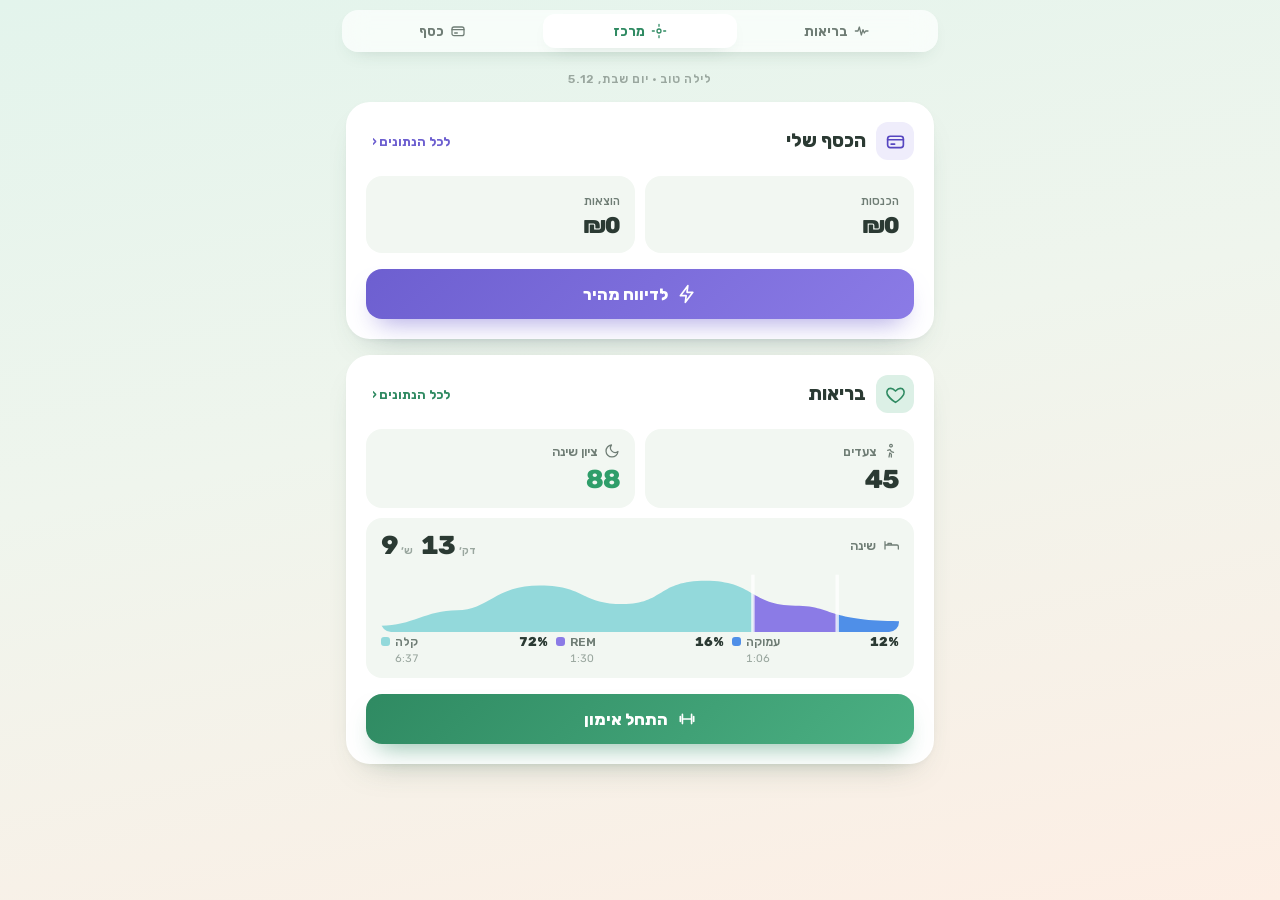
==== index.html @ d2a41a7a "Strength training: program, workout mode, and overload analysis Adds a full strength-training loop o" ====
<!DOCTYPE html>
<html lang="he" dir="rtl">
<head>
  <meta charset="UTF-8">
  <meta name="viewport" content="width=device-width, initial-scale=1.0, viewport-fit=cover, maximum-scale=1.0">
  <meta name="theme-color" content="#eaf5ef">
  <title>בריאות וכסף</title>

  <link rel="manifest" href="manifest.webmanifest">
  <link rel="apple-touch-icon" href="icons/apple-touch-icon.png">
  <meta name="apple-mobile-web-app-capable" content="yes">
  <meta name="apple-mobile-web-app-status-bar-style" content="default">
  <meta name="apple-mobile-web-app-title" content="בריאות וכסף">
  <link rel="icon" href="icons/icon-192.png">

  <link rel="stylesheet" href="style.css">
  <link rel="stylesheet" href="shell.css">
  <script src="vendor/chart.umd.min.js"></script>
  <script src="common.js" defer></script>
  <script src="app.js" defer></script>
  <script src="hub.js" defer></script>
</head>
<body>

  <div id="loading" class="loading">
    <img src="icons/icon-192.png" alt="" class="load-logo">
    <div class="spinner"></div>
  </div>

  <div id="shell">
    <nav id="world-switch" class="world-switch" aria-label="מעבר בין עולמות">
      <button class="ws-btn" data-world="health"><svg viewBox="0 0 24 24" fill="none" stroke="currentColor" stroke-width="1.9" stroke-linecap="round" stroke-linejoin="round"><path d="M2 12h4l2-6 3 12 2.5-8 2 5 2-3h3.5"/></svg>בריאות</button>
      <button class="ws-btn active" data-world="hub"><svg viewBox="0 0 24 24" fill="none" stroke="currentColor" stroke-width="1.9" stroke-linecap="round" stroke-linejoin="round"><circle cx="12" cy="12" r="3"/><path d="M12 2v3M12 19v3M2 12h3M19 12h3"/></svg>מרכז</button>
      <button class="ws-btn" data-world="money"><svg viewBox="0 0 24 24" fill="none" stroke="currentColor" stroke-width="1.9" stroke-linecap="round" stroke-linejoin="round"><rect x="3" y="6" width="18" height="13" rx="3"/><path d="M3 10h18M7 15h4"/></svg>כסף</button>
    </nav>

    <div id="worlds">

      <!-- ===== עולם הבריאות ===== -->
      <section class="world" id="w-health">
        <div id="app" class="app hidden">

    <!-- ===== סרגל עליון ===== -->
    <header class="topbar">
      <div class="topbar-row">
        <div class="topbar-titles">
          <h1 id="page-title" class="page-title">בית</h1>
          <span id="page-sub" class="page-sub"></span>
        </div>
        <button id="sync-btn" class="icon-btn" aria-label="סנכרון נתונים">
          <svg viewBox="0 0 24 24"><path d="M21 12a9 9 0 1 1-3-6.7"/><path d="M21 4v5h-5"/></svg>
        </button>
        <button id="profile-btn" class="icon-btn" aria-label="פרופיל אישי">
          <svg viewBox="0 0 24 24"><circle cx="12" cy="8" r="4"/><path d="M4 21a8 8 0 0 1 16 0"/></svg>
        </button>
      </div>
      <div id="range-filter" class="range-seg" aria-label="טווח זמן">
        <button data-range="7" class="seg-btn">שבוע</button>
        <button data-range="30" class="seg-btn">חודש</button>
        <button data-range="all" class="seg-btn">הכל</button>
      </div>
    </header>

    <!-- ===== עמודים בהחלקה ===== -->
    <div id="pager" class="pager">

      <!-- ========== בית ========== -->
      <section class="page" data-title="בית" data-sub="תמונת מצב">
        <div id="demo-banner" class="banner hidden">
          מציג <b>נתוני דמו</b> — הנתונים האמיתיים מתעדכנים אוטומטית מגרמין.
        </div>

        <!-- לוח טבעות — מוכנות במרכז + מדדים מסביב -->
        <div id="dashboard" class="dashboard"></div>

        <!-- אזהרת עומס/מחלה — מופיע רק כשמצטלבים סימנים -->
        <div id="strain-warning"></div>

        <!-- מה חריג -->
        <div id="anomalies"></div>

        <!-- השבוע שלי — סיכום מול השבוע הקודם -->
        <div id="week-summary"></div>

        <!-- תובנה -->
        <div id="insight-home"></div>

        <!-- מעקב משקל -->
        <div id="weight-card"></div>

        <!-- פרופיל -->
        <div id="home-body"></div>
      </section>

      <!-- ========== שינה ========== -->
      <section class="page" data-title="שינה" data-sub="איכות הלילה">
        <div id="sleep-hero" class="stat-hero"></div>
        <div id="sleep-rec"></div>
        <div id="sleep-consistency"></div>
        <article class="card">
          <div class="card-head"><h2 class="ct" data-info="sleep_hours">שעות שינה<span class="info-i">ⓘ</span></h2><span class="unit" id="u-sleep"></span></div>
          <div class="legend" id="legend-sleep"></div>
          <div class="chart-wrap" dir="ltr"><canvas id="chart-sleep"></canvas></div>
          <div id="tip-sleep"></div>
        </article>
        <article class="card">
          <div class="card-head"><h2 class="ct" data-info="stages">שלבי שינה<span class="info-i">ⓘ</span></h2><span class="unit">שעות לפי שלב</span></div>
          <div class="legend" id="legend-stages"></div>
          <div class="chart-wrap" dir="ltr"><canvas id="chart-stages"></canvas></div>
          <div id="tip-stages"></div>
        </article>
        <div id="stages-analysis"></div>
        <div id="sleep-breathing"></div>
        <div id="sleep-insight"></div>
        <div id="sleep-records"></div>
      </section>

      <!-- ========== לב והתאוששות ========== -->
      <section class="page" data-title="לב והתאוששות" data-sub="דופק, HRV ומתח">
        <div id="heart-hero" class="stat-hero"></div>
        <article class="card">
          <div class="card-head"><h2 class="ct" data-info="rhr">דופק מנוחה<span class="info-i">ⓘ</span></h2><span class="unit" id="u-rhr">bpm</span></div>
          <div class="legend" id="legend-rhr"></div>
          <div class="chart-wrap chart-sm" dir="ltr"><canvas id="chart-rhr"></canvas></div>
          <div id="tip-rhr"></div>
        </article>
        <article class="card">
          <div class="card-head"><h2 class="ct" data-info="hrv">שונות דופק (HRV)<span class="info-i">ⓘ</span></h2><span class="unit" id="u-hrv">ms</span></div>
          <div class="legend" id="legend-hrv"></div>
          <div class="chart-wrap chart-sm" dir="ltr"><canvas id="chart-hrv"></canvas></div>
          <div id="tip-hrv"></div>
        </article>
        <article class="card">
          <div class="card-head"><h2 class="ct" data-info="stress_avg">מתח<span class="info-i">ⓘ</span></h2><span class="unit">0–100</span></div>
          <div class="legend" id="legend-stress"></div>
          <div class="chart-wrap" dir="ltr"><canvas id="chart-stress"></canvas></div>
          <div id="tip-stress"></div>
        </article>
        <div id="heart-insight"></div>
        <div id="hr-zones"></div>
      </section>

      <!-- ========== פעילות ========== -->
      <section class="page" data-title="פעילות" data-sub="תנועה ואימונים">
        <div id="steps-hero" class="stat-hero"></div>

        <!-- אימוני כוח — לוח V שבועי -->
        <div id="strength-card"></div>

        <!-- ניתוח אימון — תוכנית, מצב אימון ומעקב progressive overload -->
        <div id="train-card"></div>

        <!-- פעילות מומלצת לשבוע לפי המוכנות -->
        <div id="activity-rec"></div>

        <article class="card">
          <div class="card-head"><h2 class="ct" data-info="steps">צעדים<span class="info-i">ⓘ</span></h2><span class="unit" id="u-steps"></span></div>
          <div class="legend" id="legend-steps"></div>
          <div class="chart-wrap" dir="ltr"><canvas id="chart-steps"></canvas></div>
          <div id="tip-steps"></div>
        </article>
        <div id="workouts-card"></div>
        <div id="steps-insight"></div>
        <div id="steps-records"></div>
      </section>

    </div>

    <!-- ===== ניווט תחתון ===== -->
    <nav id="tabbar" class="tabbar" aria-label="ניווט">
      <i class="tab-pill" aria-hidden="true"></i>
      <button class="tab" data-index="0" aria-label="בית">
        <svg viewBox="0 0 24 24"><path d="M3 10.5 12 3l9 7.5"/><path d="M5 9.5V21h14V9.5"/></svg><span>בית</span>
      </button>
      <button class="tab" data-index="1" aria-label="שינה">
        <svg viewBox="0 0 24 24"><path d="M21 12.8A9 9 0 1 1 11.2 3a7 7 0 0 0 9.8 9.8z"/></svg><span>שינה</span>
      </button>
      <button class="tab" data-index="2" aria-label="לב והתאוששות">
        <svg viewBox="0 0 24 24"><path d="M2 12h4l2-6 3 12 2.5-8 2 5 2-3h3.5"/></svg><span>לב</span>
      </button>
      <button class="tab" data-index="3" aria-label="פעילות">
        <svg viewBox="0 0 24 24"><path d="M13 4a2 2 0 1 0 0 .01M8.5 21l1.2-6.2 2.3 1.9V21M6 10l3.7-1 2 3.2 3.3.8"/></svg><span>פעילות</span>
      </button>
    </nav>
        </div>
      </section>

      <!-- ===== מרכז ===== -->
      <section class="world" id="w-hub"><div id="hub"></div></section>

      <!-- ===== עולם הכסף ===== -->
      <section class="world" id="w-money">
        <iframe id="money-frame" src="money/" title="הכסף שלי" loading="eager"></iframe>
      </section>

    </div><!-- /#worlds -->
  </div><!-- /#shell -->

    <!-- ===== פרופיל אישי ===== -->
    <div id="profile-modal" class="modal hidden">
      <div class="modal-backdrop" data-close></div>
      <div class="modal-sheet" role="dialog" aria-label="פרופיל אישי">
        <div class="modal-head">
          <h2>פרופיל אישי</h2>
          <button class="icon-btn" data-close aria-label="סגור">✕</button>
        </div>
        <p class="modal-note">🔒 הנתונים נשמרים רק במכשיר שלך ואינם נשלחים לשום מקום. כל השדות אופציונליים.</p>
        <form id="profile-form">
          <div class="field-row">
            <label class="field">גיל<input type="number" name="age" min="10" max="120" inputmode="numeric" placeholder="35"></label>
            <label class="field">מין
              <select name="sex"><option value="">—</option><option value="m">זכר</option><option value="f">נקבה</option></select>
            </label>
          </div>
          <div class="field-row">
            <label class="field">גובה (ס״מ)<input type="number" name="heightCm" min="100" max="230" inputmode="numeric" placeholder="175"></label>
            <label class="field">משקל (ק״ג)<input type="number" name="weightKg" min="30" max="250" inputmode="numeric" placeholder="70"></label>
          </div>
          <div class="field-row">
            <label class="field">יעד שינה (שעות)<input type="number" name="sleepGoal" min="4" max="12" step="0.5" inputmode="decimal" placeholder="8"></label>
            <label class="field">יעד צעדים<input type="number" name="stepsGoal" min="1000" max="30000" step="500" inputmode="numeric" placeholder="10000"></label>
          </div>
          <div class="field-row">
            <label class="field">יעד אימוני כוח בשבוע<input type="number" name="strengthGoal" min="1" max="7" inputmode="numeric" placeholder="3"></label>
            <label class="field">יעד משקל (ק״ג)<input type="number" name="weightGoal" min="30" max="250" step="0.1" inputmode="decimal" placeholder="72"></label>
          </div>
          <div class="field-row">
            <label class="field">דופק מקסימלי אמיתי<input type="number" name="maxHrOverride" min="120" max="220" inputmode="numeric" placeholder="לא חובה — ברירת מחדל 220 פחות גיל"></label>
          </div>
          <div class="modal-actions">
            <button type="button" class="btn-ghost" id="profile-clear">איפוס</button>
            <button type="submit" class="btn-primary">שמירה</button>
          </div>
        </form>
        <div class="backup-row">
          <button type="button" class="btn-ghost" id="export-btn">⬇️ ייצוא גיבוי</button>
          <button type="button" class="btn-ghost" id="import-btn">⬆️ ייבוא</button>
          <input type="file" id="import-file" accept="application/json,.json" hidden>
        </div>
      </div>
    </div>

    <!-- ===== הזנת שקילה ===== -->
    <div id="weight-modal" class="modal hidden">
      <div class="modal-backdrop" data-close></div>
      <div class="modal-sheet" role="dialog" aria-label="הזנת שקילה">
        <div class="modal-head">
          <h2>שקילה חדשה</h2>
          <button class="icon-btn" data-close aria-label="סגור">✕</button>
        </div>
        <p class="modal-note">🔒 נשמר רק במכשיר שלך. שקילה שבועית באותה שעה ביום נותנת את המגמה האמינה ביותר.</p>
        <form id="weight-form">
          <div class="field-row">
            <label class="field">משקל (ק״ג)<input type="number" name="kg" min="30" max="250" step="0.1" inputmode="decimal" placeholder="70.0" required></label>
            <label class="field">תאריך<input type="date" name="date" required></label>
          </div>
          <div class="modal-actions">
            <button type="button" class="btn-ghost" data-close>ביטול</button>
            <button type="submit" class="btn-primary">שמירה</button>
          </div>
        </form>
      </div>
    </div>

    <!-- ===== טוקן סנכרון מגרמין ===== -->
    <div id="token-modal" class="modal hidden">
      <div class="modal-backdrop" data-close></div>
      <div class="modal-sheet" role="dialog" aria-label="סנכרון מגרמין">
        <div class="modal-head">
          <h2>סנכרון מגרמין</h2>
          <button class="icon-btn" data-close aria-label="סגור">✕</button>
        </div>
        <p class="modal-note">🔒 כדי למשוך נתונים מגרמין בלחיצה, האפליקציה מפעילה את ה-GitHub Action שלך. לשם כך צריך טוקן GitHub אישי — הוא נשמר <b>רק במכשיר שלך</b> ונשלח אך ורק ל-GitHub.</p>
        <ol class="token-steps">
          <li>פתח <a href="https://github.com/settings/personal-access-tokens/new" target="_blank" rel="noopener">יצירת טוקן Fine-grained</a></li>
          <li>Repository access → Only select repositories → <b>Garmin-data</b></li>
          <li>Permissions → Repository permissions → <b>Actions</b> → Read and write</li>
          <li>Generate → העתק את הטוקן והדבק כאן</li>
        </ol>
        <form id="token-form">
          <div class="field-row">
            <label class="field">טוקן GitHub<input type="password" id="token-input" autocomplete="off" spellcheck="false" placeholder="github_pat_..." required></label>
          </div>
          <div class="modal-actions">
            <button type="button" class="btn-ghost hidden" id="token-remove">מחק טוקן</button>
            <button type="submit" class="btn-primary">שמור וסנכרן</button>
          </div>
        </form>
      </div>
    </div>

    <!-- ===== הסבר על גרף ===== -->
    <div id="info-modal" class="modal hidden">
      <div class="modal-backdrop" data-close></div>
      <div class="modal-sheet" role="dialog" aria-label="הסבר">
        <div class="modal-head">
          <h2 id="info-title"></h2>
          <button class="icon-btn" data-close aria-label="סגור">✕</button>
        </div>
        <div id="info-body"></div>
      </div>
    </div>

    <!-- ===== עורך תוכנית האימונים ===== -->
    <div id="program-modal" class="modal hidden">
      <div class="modal-backdrop" data-close></div>
      <div class="modal-sheet tall" role="dialog" aria-label="תוכנית אימונים">
        <div class="modal-head">
          <h2 id="pg-title">תוכנית חדשה</h2>
          <button class="icon-btn" data-close aria-label="סגור">✕</button>
        </div>
        <p class="modal-note">🔒 נשמר רק במכשיר שלך. מזינים פעם אחת — ומכאן כל אימון מתועד בלחיצות.</p>
        <label class="field">שם התוכנית<input id="pg-name" data-act="pgname" placeholder="למשל: פול באדי A"></label>
        <div id="pg-ex"></div>
        <button class="pg-add wide" id="pg-newex">+ תרגיל</button>
        <div id="pg-list"></div>
        <div class="modal-actions">
          <button type="button" class="btn-ghost" id="pg-delete">מחיקה</button>
          <button type="button" class="btn-primary" id="pg-save">שמירה</button>
        </div>
        <button class="pg-newprog" id="pg-newprog">+ תוכנית נוספת</button>
      </div>
    </div>

    <!-- ===== מצב אימון ===== -->
    <div id="train-mode" class="train-mode hidden" role="dialog" aria-label="מצב אימון">
      <header class="tm-head">
        <button class="icon-btn" id="tm-close" aria-label="מזעור">✕</button>
        <div class="tm-h-mid">
          <h2 id="tm-title"></h2>
          <span class="tm-bar" id="tm-prog"><i></i></span>
        </div>
        <span class="tm-count" id="tm-count"></span>
      </header>
      <div class="tm-body" id="tm-body"></div>
      <footer class="tm-foot">
        <input id="tm-note" placeholder="הערה לאימון (אופציונלי)" aria-label="הערה לאימון">
        <div class="tm-actions">
          <button class="btn-ghost" id="tm-discard">ביטול</button>
          <button class="btn-primary" id="tm-finish">סיום אימון</button>
        </div>
      </footer>
    </div>

    <!-- ===== סיכום בסוף האימון ===== -->
    <div id="train-summary" class="modal hidden">
      <div class="modal-backdrop" data-close></div>
      <div class="modal-sheet" role="dialog" aria-label="סיכום האימון">
        <div class="modal-head">
          <h2>האימון נשמר</h2>
          <button class="icon-btn" data-close aria-label="סגור">✕</button>
        </div>
        <div id="ts-body"></div>
        <div class="modal-actions">
          <button type="button" class="btn-primary" data-close>סגירה</button>
        </div>
      </div>
    </div>
</body>
</html>
---- style.css ----
/* =========================================================================
 * מערכת עיצוב — כהה, מודרנית, בהשראת אפליקציות בריאות מובילות
 * ========================================================================= */

/* פונט עברי יום-יומי — Rubik (משתנה, נטען מקומית לעבודה אופליין) */
@font-face {
  font-family: 'Rubik';
  src: url('fonts/rubik-hebrew.woff2') format('woff2');
  font-weight: 400 800;
  font-display: swap;
  unicode-range: U+0590-05FF, U+200C-2010, U+20AA, U+25CC, U+FB1D-FB4F;
}
@font-face {
  font-family: 'Rubik';
  src: url('fonts/rubik-latin.woff2') format('woff2');
  font-weight: 400 800;
  font-display: swap;
  unicode-range: U+0000-00FF, U+2000-206F, U+2074, U+20AC, U+2191, U+2193, U+2212, U+2215;
}

:root {
  color-scheme: light;
  /* רקע פסטלי — מנטה למעלה, אפרסק למטה (השראת האפליקציות המובילות) */
  --bg: linear-gradient(168deg, #e3f4ec 0%, #eff5ed 44%, #fdeee4 100%);
  --surface: #ffffff;
  --surface-2: #f2f7f2;
  --line: rgba(52, 92, 72, .08);
  --border: rgba(52, 92, 72, .10);
  --grid: rgba(90, 110, 100, .14);
  --primary: #3f9e73;
  --primary-500: #2f8a62;
  --primary-400: #4bb083;
  --primary-soft: rgba(63, 158, 115, .11);
  --ink: #2b3a33;
  --ink-2: #6f7d75;
  --muted: #9aa79f;

  /* צבעי סדרות — קריאים על משטח לבן.
     חייבים להישאר hex בן 6 ספרות: app.js משרשר סיומות אלפא (C.blue+'2e') */
  --c-sleep: #3987e5;
  --c-teal: #159c78;
  --c-violet: #7d6fe0;
  --c-green: #1f9e5f;
  --c-red: #e0634e;
  --c-orange: #d9722b;
  --c-ma: #9aa79f; /* קו ממוצע נע */

  /* צבעי טבעות — גרדיאנטים פסטליים למסך הבית (עצמאיים מצבעי הגרפים) */
  --ring-sleep-1: #63c3c6; --ring-sleep-2: #93d9db;
  --ring-steps-1: #efc169; --ring-steps-2: #f6d894;
  --ring-hrv-1:   #4fc294; --ring-hrv-2:   #7fdcb4;
  --ring-rhr-1:   #f2a08a; --ring-rhr-2:   #f7c2ac;
  --ready-1: #4fc294; --ready-2: #7fdcb4;

  /* סטטוס — מלווים תמיד בטקסט, קריאים על לבן */
  --ok: #2f9e6a;
  --watch: #cf8a1f;
  --alert: #e0634e;

  /* רדיוסים ומרווחים על גריד 8px */
  --r-lg: 24px;
  --r-md: 16px;
  --r-sm: 12px;
  --gap: 16px;
  --shadow: 0 16px 36px -22px rgba(47, 90, 70, .40), 0 2px 8px -3px rgba(47, 90, 70, .08);
  --shadow-sm: 0 8px 20px -12px rgba(47, 90, 70, .28);
}

* { box-sizing: border-box; -webkit-tap-highlight-color: transparent; }
html, body { height: 100%; }
body {
  margin: 0;
  background: var(--bg);
  background-attachment: fixed;
  color: var(--ink);
  font-family: 'Rubik', system-ui, -apple-system, "Segoe UI", sans-serif;
  -webkit-font-smoothing: antialiased;
  overscroll-behavior: none;
}
h1, h2, h3, h4, p { margin: 0; }
button { font: inherit; color: inherit; background: none; border: none; cursor: pointer; }
.hidden { display: none !important; }

.app {
  display: grid;
  grid-template-rows: auto 1fr auto;
  height: 100vh; height: 100dvh;
  max-width: 620px; margin: 0 auto;
  position: relative;
}

/* ===== סרגל עליון ===== */
.topbar {
  padding: calc(env(safe-area-inset-top) + 12px) 16px 10px;
  background: linear-gradient(180deg, rgba(238, 247, 241, .92), rgba(238, 247, 241, .62));
  backdrop-filter: saturate(160%) blur(16px);
  -webkit-backdrop-filter: saturate(160%) blur(16px);
  border-bottom: 1px solid transparent;
  z-index: 5;
}
.topbar-row { display: flex; align-items: center; gap: 10px; }
.topbar-titles { flex: 1; min-width: 0; }
.page-title { font-size: 1.5rem; font-weight: 700; letter-spacing: -.02em; line-height: 1.15; }
.page-sub { font-size: .72rem; color: var(--muted); font-weight: 500; }
.icon-btn {
  width: 38px; height: 38px; border-radius: 13px; flex: none;
  display: grid; place-items: center; color: var(--primary); background: var(--surface);
  box-shadow: var(--shadow-sm); font-size: .95rem;
}
.icon-btn svg { width: 20px; height: 20px; fill: none; stroke: currentColor; stroke-width: 1.85; stroke-linecap: round; stroke-linejoin: round; }

.range-seg { display: flex; gap: 3px; background: rgba(255, 255, 255, .6); border-radius: 12px; padding: 3px; margin-top: 10px; box-shadow: var(--shadow-sm); }
.seg-btn {
  flex: 1; padding: 6px 4px; border-radius: 9px;
  font-size: .78rem; font-weight: 600; color: var(--ink-2); transition: all .15s;
}
.seg-btn.active { background: var(--surface); color: var(--primary); box-shadow: var(--shadow-sm); }

/* ===== פייג'ר =====
 * scroll-snap-stop: always — החלקה חזקה לא מדלגת על עמוד; overscroll-x: contain
 * מבטל "גומי" בקצוות. בכוונה בלי content-visibility על .page — קנבסים של
 * Chart.js בעמוד מוסתר היו נמדדים בגובה 0. */
.pager {
  display: flex;
  overflow-x: auto; overflow-y: hidden;
  scroll-snap-type: x mandatory; scroll-behavior: smooth;
  overscroll-behavior-x: contain;
}
.pager::-webkit-scrollbar { display: none; }
.pager { scrollbar-width: none; }
.page {
  flex: 0 0 100%; min-width: 100%;
  overflow-y: auto; scroll-snap-align: start; scroll-snap-stop: always;
  padding: 16px 16px 32px;
  -webkit-overflow-scrolling: touch;
  /* כל עמוד על שכבת GPU משלו — ההחלקה האופקית מרכיבה שכבות מוכנות
     במקום לרסטר מחדש פילטרים/צללים בכל פריים (מעברים חלקים בהרבה) */
  transform: translateZ(0);
}
.page::-webkit-scrollbar { display: none; }
.page > * + * { margin-top: var(--gap); }

/* כותרת סקשן שקטה — מחלקת עמוד לקבוצות (כמו Apple Health) */
.sec-title {
  font-size: .72rem; font-weight: 700; letter-spacing: .12em; text-transform: uppercase;
  color: var(--muted); padding-inline-start: 4px; margin-bottom: -6px;
}
/* אייקון קו כללי */
.ic { display: inline-block; vertical-align: middle; flex: none; }
/* אייקונים בהקשרים שונים — ירושת צבע מהטקסט, יישור עדין */
.anom-ic, .i-ic, .strain-ic, .ts-ic, .pc-ic, .chip-ic {
  display: inline-grid; place-items: center; flex: none;
}
.chip-ic { color: var(--ink-2); margin-bottom: 2px; }
.rec span .ic { color: var(--ink-2); }
.rows .r-ic .ic { color: var(--ink-2); }
.rec-list li .ic, .weight-goal .ic, .strength-streak .ic { vertical-align: -3px; margin-inline-end: 2px; color: var(--ink-2); }
.rec-go .rec-emoji { color: var(--ok); }
.rec-mod .rec-emoji { color: var(--primary-500); }
.rec-rest .rec-emoji { color: var(--watch); }

/* ===== כרטיס בסיס ===== */
.card {
  background: var(--surface);
  border: 1px solid transparent;
  border-radius: var(--r-lg); box-shadow: var(--shadow); padding: 16px 16px 12px;
}
.card-head { display: flex; align-items: baseline; justify-content: space-between; gap: 8px; margin-bottom: 8px; }
.card-head h2 { font-size: 1.05rem; font-weight: 700; }
/* כותרת גרף שניתן ללחוץ עליה להסבר */
.ct { cursor: pointer; display: inline-flex; align-items: center; gap: 6px; }
.ct .info-i { font-size: .8rem; color: var(--primary-500); opacity: .8; }
.ct:active { opacity: .6; }
/* הסבר במודאל */
.info-sec { margin-bottom: 14px; }
.info-sec:last-child { margin-bottom: 0; }
.info-sec h3 { font-size: .82rem; font-weight: 700; color: var(--primary-500); margin-bottom: 3px; }
.info-sec p { font-size: .88rem; line-height: 1.6; color: var(--ink-2); }
.unit { font-size: .7rem; color: var(--muted); white-space: nowrap; }
.chart-wrap { position: relative; height: 210px; }
.chart-sm { height: 158px; }

.legend { display: flex; flex-wrap: wrap; gap: 10px; font-size: .7rem; color: var(--ink-2); margin-bottom: 6px; }
.legend span { display: inline-flex; align-items: center; gap: 5px; }
.legend i { width: 9px; height: 9px; border-radius: 3px; flex: none; }

.banner {
  background: #fbefd8; border: 1px solid transparent; color: #a9701a;
  border-radius: var(--r-md); padding: 9px 12px; font-size: .8rem; line-height: 1.5;
}

/* ===== לוח טבעות (בית) ===== */
.ring-track { stroke: #eaf0ea; }
.ring-val { transition: stroke-dashoffset 1.2s cubic-bezier(.2, .8, .2, 1); }

.dashboard {
  background: radial-gradient(120% 80% at 50% -5%, rgba(63, 158, 115, .08), transparent 60%), var(--surface);
  border: 1px solid transparent; border-radius: var(--r-lg);
  box-shadow: var(--shadow); padding: 24px 16px 20px;
}
.dash-center { display: flex; flex-direction: column; align-items: center; text-align: center; }
.dash-greet { font-size: .72rem; font-weight: 600; letter-spacing: .06em; color: var(--muted); margin-bottom: 6px; }
.dash-verdict {
  font-size: 1.7rem; font-weight: 800; margin-top: 10px; letter-spacing: -.02em;
  line-height: 1.25; max-width: 320px; animation: ringIn .55s cubic-bezier(.22, 1, .36, 1) backwards;
}
.dash-verdict.lvl-good { color: var(--ok); }
.dash-verdict.lvl-ok   { color: var(--primary-400, var(--primary-500)); }
.dash-verdict.lvl-mid  { color: var(--watch); }
.dash-verdict.lvl-low  { color: var(--alert, var(--watch)); }
.dash-note { font-size: .86rem; color: var(--ink-2); line-height: 1.5; margin-top: 8px; max-width: 300px; }

.dash-rings {
  display: grid; grid-template-columns: repeat(4, 1fr); gap: 8px;
  margin-top: 10px;
}
.mini {
  display: flex; flex-direction: column; align-items: center; gap: 9px;
  background: none; padding: 4px 0; transition: transform .12s ease;
}
.mini:active { transform: scale(.93); }
.mini-ring { position: relative; width: 78px; height: 78px; display: block; }
.mini-ring > svg { display: block; width: 100%; height: 100%; }
.mini-txt {
  position: absolute; inset: 0; display: flex; flex-direction: column;
  align-items: center; justify-content: center; line-height: 1;
}
.mini-txt b { font-size: 1.15rem; font-weight: 700; font-variant-numeric: tabular-nums; }
.mini-txt i { font-size: .55rem; color: var(--muted); font-style: normal; margin-top: 2px; }
.mini-label { display: inline-flex; align-items: center; gap: 5px; font-size: .72rem; color: var(--ink-2); font-weight: 600; }
.mini-label .ic { width: 14px; height: 14px; }
.mini.alert .mini-label { color: var(--alert); }

/* ===== היפוך טבעת השינה → פירוט שלבים ===== */
.flip3d { perspective: 700px; }
.flip3d .flip-inner {
  display: block; position: relative; width: 100%; height: 100%;
  transform-style: preserve-3d;
  transition: transform .6s cubic-bezier(.4, .15, .2, 1);
}
.mini.flipped .flip-inner { transform: rotateY(180deg); }
.flip-front, .flip-back {
  position: absolute; inset: 0; width: 100%; height: 100%;
  backface-visibility: hidden; -webkit-backface-visibility: hidden;
  display: flex; align-items: center; justify-content: center;
}
.flip-front > svg { display: block; width: 100%; height: 100%; }
.flip-back {
  transform: rotateY(180deg); flex-direction: column; gap: 4px;
  border-radius: 50%; background: var(--surface-2); border: 1px solid var(--border);
}
.flip-back .stg { display: flex; align-items: baseline; gap: 5px; font-variant-numeric: tabular-nums; }
.flip-back .stg i { font-size: .56rem; color: var(--muted); font-style: normal; width: 12px; text-align: center; }
.flip-back .stg b { font-size: .68rem; font-weight: 700; min-width: 30px; text-align: start; }
.flip-back .stg-empty { font-size: .56rem; color: var(--muted); text-align: center; padding: 0 6px; }
.c-ok { color: var(--ok); }
.c-watch { color: var(--watch); }
.c-alert { color: var(--alert); }
.c-muted { color: var(--muted); }

/* ===== ניתוח שלבי שינה ===== */
.sa-item { padding: 12px 0; border-top: 1px solid var(--line); }
.sa-item:first-of-type { border-top: none; padding-top: 2px; }
.sa-head { font-size: .92rem; font-weight: 600; color: var(--ink-2); display: flex; align-items: center; gap: 8px; margin-bottom: 9px; }
.sa-dot { width: 9px; height: 9px; border-radius: 50%; flex: none; }
.sa-item.watch .sa-dot { background: var(--watch); }
.sa-item.alert .sa-dot { background: var(--alert); }
.sa-item.watch .sa-head b { color: var(--watch); }
.sa-item.alert .sa-head b { color: var(--alert); }
.sa-row { display: flex; gap: 9px; margin-top: 7px; }
.sa-row:first-of-type { margin-top: 0; }
.sa-k { font-size: .68rem; font-weight: 700; color: var(--primary-500); min-width: 66px; flex: none; padding-top: 2px; }
.sa-row p { font-size: .83rem; line-height: 1.55; color: var(--ink-2); }

/* אנימציות כניסה מגניבות לטבעות */
@keyframes ringIn { from { opacity: 0; transform: scale(.9); } to { opacity: 1; transform: scale(1); } }
@keyframes popIn { from { opacity: 0; transform: scale(.6) translateY(6px); } to { opacity: 1; transform: scale(1) translateY(0); } }
/* פועם באטימות בלבד (לא scale) — זול ל-GPU ולא גורם ריפריים בזמן החלקה */
@keyframes glowPulse { 0%, 100% { opacity: .4; } 50% { opacity: .82; } }
.mini { animation: popIn .5s cubic-bezier(.34, 1.56, .64, 1) backwards; }
.dash-rings .mini:nth-child(1) { animation-delay: .05s; }
.dash-rings .mini:nth-child(2) { animation-delay: .12s; }
.dash-rings .mini:nth-child(3) { animation-delay: .19s; }
.dash-rings .mini:nth-child(4) { animation-delay: .26s; }

/* מצבי סטטוס — משמשים גם בכותרות-העל ובכרטיס עקביות */
.d-status {
  font-size: .65rem; font-weight: 700; padding: 3px 8px; border-radius: 999px;
  white-space: nowrap; flex: none;
}
.s-ok { background: #e3f3ea; color: var(--ok); }
.s-normal { background: var(--surface-2); color: var(--ink-2); }
.s-watch { background: #fbefd8; color: var(--watch); }
.s-alert { background: #fbe6e1; color: var(--alert); }

/* ===== כותרת-על בעמודי הפירוט ===== */
.stat-hero {
  background: var(--surface);
  border: 1px solid transparent;
  border-radius: var(--r-lg); box-shadow: var(--shadow); padding: 17px;
}
.sh-top { display: flex; align-items: flex-start; gap: 12px; }
.sh-val { font-size: 2.6rem; font-weight: 700; letter-spacing: -.03em; line-height: 1; font-variant-numeric: tabular-nums; }
.sh-val small { font-size: .75rem; font-weight: 500; color: var(--muted); margin-inline-start: 3px; }
.sh-label { font-size: .74rem; color: var(--ink-2); font-weight: 600; margin-bottom: 5px; }
.sh-right { margin-inline-start: auto; text-align: end; }
.sh-base { font-size: .68rem; color: var(--muted); margin-top: 5px; }
.sh-extra { font-size: .72rem; color: var(--ink-2); margin-top: 6px; }
.sh-bar { height: 6px; border-radius: 999px; background: var(--surface-2); margin-top: 11px; overflow: hidden; position: relative; }
.sh-bar i { position: absolute; top: 0; bottom: 0; border-radius: 999px; }
.sh-bar .band { background: rgba(63, 158, 115, .30); }
.sh-bar .mark { width: 4px; background: var(--ink); border-radius: 2px; }

/* ===== חריגות ===== */
.anom-list { display: flex; flex-direction: column; gap: 8px; }
.anom {
  display: flex; align-items: flex-start; gap: 10px;
  border-radius: var(--r-md); padding: 11px 12px; font-size: .84rem; line-height: 1.5;
  border: 1px solid;
}
.anom.watch { background: #fbefd8; border-color: transparent; color: #8a6a1e; }
.anom.alert { background: #fbe6e1; border-color: transparent; color: #a5493a; }
.anom.ok { background: #e3f3ea; border-color: transparent; color: #2b6d4c; }
.anom-ic { font-size: 1rem; line-height: 1.3; flex: none; }
.anom b { font-weight: 700; }

/* טיפ לשיפור מתחת לגרף עם חריגה */
.tip-strip {
  margin-top: 9px; padding: 10px 12px; border-radius: var(--r-md);
  font-size: .8rem; line-height: 1.55; border: 1px solid;
  display: flex; gap: 8px; align-items: flex-start;
}
.tip-strip.watch { background: #fbefd8; border-color: transparent; color: #8a6a1e; }
.tip-strip.alert { background: #fbe6e1; border-color: transparent; color: #a5493a; }
.tip-strip b { font-weight: 700; }

/* ===== תובנה ===== */
.insight {
  background: linear-gradient(180deg, #eef7f1, #eaf5ef); border: 1px solid transparent;
  border-radius: var(--r-lg); padding: 14px 15px;
  display: flex; gap: 11px; align-items: flex-start;
}
.insight .i-ic { font-size: 1.1rem; line-height: 1.3; flex: none; }
.insight p { font-size: .85rem; line-height: 1.6; color: var(--ink-2); }
.insight b { font-weight: 700; color: var(--ink); }

/* ===== מסקנה מאוחדת ===== */
.verdict-card {
  background: var(--surface); border: 1px solid var(--border);
  border-radius: var(--r-lg); box-shadow: var(--shadow-sm); padding: 14px;
}
.verdict-card h3 { font-size: .95rem; font-weight: 700; margin-bottom: 8px; }
.vline { display: flex; gap: 9px; align-items: flex-start; font-size: .84rem; line-height: 1.55; color: var(--ink-2); }
.vline + .vline { margin-top: 8px; padding-top: 8px; border-top: 1px solid var(--line); }
.vline .vdot { width: 8px; height: 8px; border-radius: 3px; margin-top: 6px; flex: none; }
.vline b { color: var(--ink); font-weight: 700; }

/* ===== שיאים (שורה קומפקטית) ===== */
.records { display: flex; gap: 8px; overflow-x: auto; }
.records::-webkit-scrollbar { display: none; }
.rec {
  flex: 1 0 0; min-width: 96px;
  background: var(--surface); border: 1px solid var(--border);
  border-radius: var(--r-md); box-shadow: var(--shadow-sm); padding: 10px;
  display: flex; flex-direction: column; gap: 1px;
}
.rec span { font-size: .95rem; }
.rec b { font-size: 1.05rem; font-weight: 700; font-variant-numeric: tabular-nums; }
.rec small { font-size: .63rem; color: var(--muted); line-height: 1.3; }

/* ===== רשימות (אימונים / אזורי דופק / גורמים) ===== */
.rows { list-style: none; margin: 0; padding: 0; }
.rows li { display: flex; align-items: center; gap: 10px; padding: 9px 0; border-bottom: 1px solid var(--line); }
.rows li:last-child { border-bottom: none; }
.rows .r-ic { width: 26px; text-align: center; font-size: 1.05rem; flex: none; }
.rows .r-name { font-size: .85rem; color: var(--ink-2); }
.rows .r-sub { font-size: .68rem; color: var(--muted); }
.rows .r-val { margin-inline-start: auto; font-weight: 700; font-size: .9rem; text-align: end; font-variant-numeric: tabular-nums; }
.rows .r-val small { font-weight: 500; color: var(--muted); font-size: .66rem; }
.zdot { width: 11px; height: 11px; border-radius: 4px; flex: none; }

/* מד אחוז אופקי (גורמי מוכנות) */
.fbar { flex: 1; height: 6px; border-radius: 999px; background: var(--surface-2); overflow: hidden; }
.fbar i { display: block; height: 100%; border-radius: 999px; background: var(--primary-500); }

/* ===== צ׳יפים (פרופיל) ===== */
.chips { display: flex; gap: 6px; }
.chip {
  flex: 1 1 0; min-width: 0; background: var(--surface-2); border: 1px solid var(--border);
  border-radius: var(--r-sm); padding: 8px 3px;
  display: flex; flex-direction: column; align-items: center; gap: 1px;
}
.chip span { font-size: .9rem; }
.chip b { font-size: .95rem; font-weight: 700; font-variant-numeric: tabular-nums; }
.chip small { font-size: .58rem; color: var(--muted); }

.prompt-card {
  width: 100%; text-align: start;
  background: var(--primary-soft); border: 1px dashed rgba(63, 158, 115, .40);
  border-radius: var(--r-lg); padding: 13px;
  display: flex; align-items: center; gap: 10px;
}
.prompt-card .pc-t { font-size: .87rem; font-weight: 700; color: var(--ink); }
.prompt-card .pc-v { font-size: .73rem; color: var(--ink-2); }
.prompt-card .pc-arrow { margin-inline-start: auto; color: var(--primary-500); font-size: 1.05rem; }

.body-head { display: flex; align-items: center; justify-content: space-between; margin-bottom: 10px; }
.body-head h2 { font-size: 1.05rem; font-weight: 700; }
.link-btn { font-size: .78rem; color: var(--primary-500); font-weight: 700; }

/* ===== סיכום שבועי (בית) ===== */
.ws-prose { font-size: .84rem; line-height: 1.6; color: var(--ink-2); margin-bottom: 12px; }
.ws-grid { display: grid; grid-template-columns: 1fr 1fr; gap: 8px; }
.ws-chip {
  background: var(--surface-2); border: 1px solid var(--border); border-radius: var(--r-sm);
  padding: 9px 11px; display: flex; flex-direction: column; gap: 2px;
}
.ws-chip small { font-size: .64rem; color: var(--muted); }
.ws-chip b { font-size: 1.1rem; font-weight: 700; font-variant-numeric: tabular-nums; }
.ws-delta { font-size: .66rem; font-weight: 600; }
.ws-delta.up { color: var(--ok); }
.ws-delta.down { color: var(--alert); }
.ws-delta.flat { color: var(--muted); }
.ws-bar { height: 5px; border-radius: 999px; background: rgba(148, 163, 184, .15); overflow: hidden; margin-top: 4px; }
.ws-bar i { display: block; height: 100%; border-radius: 999px; background: var(--primary-500); }

/* ===== אזהרת עומס/מחלה ===== */
.strain-card {
  background: linear-gradient(180deg, #fef4ea, #fdeede); border: 1px solid transparent;
  border-radius: var(--r-lg); padding: 14px 15px;
  display: flex; gap: 12px; align-items: flex-start;
}
.strain-ic { font-size: 1.4rem; line-height: 1.2; flex: none; color: #c07d1c; }
.strain-title { font-size: .96rem; font-weight: 800; color: #a9701a; margin-bottom: 3px; }
.strain-body { font-size: .84rem; line-height: 1.5; color: #8a6a34; }

/* ===== מעקב משקל ===== */
.weight-goal { margin-top: 10px; font-size: .8rem; color: var(--ink-2); }
.weight-goal b { color: var(--ink); font-weight: 700; }
.backup-row { display: flex; gap: 8px; margin-top: 14px; padding-top: 14px; border-top: 1px solid var(--line); }
.backup-row .btn-ghost { flex: 1; font-size: .82rem; padding: 10px; }

.weight-top { display: flex; align-items: flex-start; gap: 12px; }
.weight-val { font-size: 2.2rem; font-weight: 700; letter-spacing: -.02em; line-height: 1; font-variant-numeric: tabular-nums; }
.weight-val small { font-size: .75rem; font-weight: 500; color: var(--muted); margin-inline-start: 3px; }
.weight-deltas { display: flex; gap: 6px; margin-top: 10px; flex-wrap: wrap; }
.wd-chip {
  background: var(--surface-2); border: 1px solid var(--border); border-radius: 999px;
  padding: 4px 11px; font-size: .7rem; color: var(--ink-2); font-variant-numeric: tabular-nums;
}
.wd-chip b { font-weight: 700; }
.wd-chip.good b { color: var(--ok); }
.wd-chip.bad b { color: var(--alert); }
.weight-nudge { margin-top: 10px; font-size: .78rem; color: var(--watch); }

/* ===== כושר ואימון מומלץ ===== */
.rec-session {
  display: flex; gap: 12px; align-items: center;
  background: var(--surface-2); border: 1px solid var(--border);
  border-radius: var(--r-md); padding: 12px 14px; margin-bottom: 10px;
}
.rec-emoji { font-size: 1.7rem; line-height: 1; flex: none; }
.rec-title { font-size: 1.05rem; font-weight: 700; }
.rec-go .rec-title { color: var(--ok); }
.rec-mod .rec-title { color: var(--primary-500); }
.rec-rest .rec-title { color: var(--watch); }
.rec-detail { font-size: .82rem; color: var(--ink-2); margin-top: 1px; }
.rec-why { font-size: .72rem; color: var(--muted); margin-top: 4px; }
.rec-list { list-style: none; margin: 0; padding: 0; }
.rec-list li { font-size: .85rem; line-height: 1.55; color: var(--ink-2); padding: 6px 0; border-bottom: 1px solid var(--line); }
.rec-list li:last-child { border-bottom: none; }
.rec-list b { color: var(--ink); font-weight: 700; }

/* ===== לוח אימוני כוח שבועי ===== */
.week-board { display: flex; justify-content: space-between; gap: 4px; margin-top: 4px; }
.wday { display: flex; flex-direction: column; align-items: center; gap: 4px; flex: 1; padding: 0; }
.wday i {
  width: 36px; height: 36px; border-radius: 50%; display: grid; place-items: center;
  background: var(--surface-2); border: 1px solid var(--border);
  font-size: .9rem; font-style: normal; color: var(--muted); position: relative;
  transition: background .15s ease, transform .12s ease, border-color .15s ease;
}
.wday:active i { transform: scale(.9); }
.wday.done i { background: #e3f3ea; border-color: var(--ok); color: var(--ok); }
.wday.auto i::after {
  content: '⌚'; position: absolute; bottom: -3px; inset-inline-end: -3px; font-size: .6rem;
}
.wday.today i { border-color: var(--primary-500); border-width: 2px; }
.wday.future { pointer-events: none; }
.wday.future i { opacity: .35; }
.wday small { font-size: .6rem; color: var(--muted); font-weight: 500; }
.strength-streak { margin-top: 10px; font-size: .78rem; color: var(--ink-2); }
.strength-count { font-size: .8rem; color: var(--ink-2); font-weight: 600; font-variant-numeric: tabular-nums; }
.strength-count b { color: var(--ok); }

/* ===== ניווט תחתון — עם גלולה מחליקה ===== */
.tabbar {
  display: grid; grid-template-columns: repeat(4, 1fr);
  background: linear-gradient(180deg, rgba(240, 247, 242, .74), rgba(240, 247, 242, .96));
  backdrop-filter: saturate(160%) blur(16px);
  -webkit-backdrop-filter: saturate(160%) blur(16px);
  border-top: 1px solid var(--line);
  padding-bottom: env(safe-area-inset-bottom);
  z-index: 6;
  position: relative;
  --tab-idx: 0;
}
.tab-pill {
  position: absolute; top: 6px; height: 3px; width: 34px; border-radius: 999px;
  background: var(--primary-500);
  inset-inline-start: calc(var(--tab-idx) * 25% + 12.5% - 17px);
  transition: inset-inline-start .28s cubic-bezier(.22, 1, .36, 1);
  pointer-events: none;
}
.tab {
  display: flex; flex-direction: column; align-items: center; gap: 2px;
  padding: 10px 0 7px; color: var(--muted); transition: color .15s, transform .12s;
}
.tab:active { transform: scale(.92); }
.tab svg { width: 23px; height: 23px; fill: none; stroke: currentColor; stroke-width: 1.8; stroke-linecap: round; stroke-linejoin: round; }
.tab span { font-size: .66rem; font-weight: 600; }
.tab.active { color: var(--primary-500); }

/* ===== מודאל ===== */
.modal { position: fixed; inset: 0; z-index: 60; display: flex; align-items: flex-end; justify-content: center; }
.modal.hidden { display: none; }
.modal-backdrop { position: absolute; inset: 0; background: rgba(30, 50, 42, .34); }
.modal-sheet {
  position: relative; width: 100%; max-width: 620px;
  background: var(--surface); border: 1px solid transparent; border-bottom: none;
  border-radius: 24px 24px 0 0;
  padding: 18px 18px calc(env(safe-area-inset-bottom) + 18px);
  box-shadow: 0 -18px 50px -20px rgba(47, 90, 70, .35);
  max-height: 88vh; overflow-y: auto; animation: sheetUp .25s ease;
}
@keyframes sheetUp { from { transform: translateY(100%); } to { transform: translateY(0); } }
.modal-head { display: flex; align-items: center; justify-content: space-between; margin-bottom: 8px; }
.modal-head h2 { font-size: 1.15rem; font-weight: 700; }
.modal-note { font-size: .75rem; color: var(--ink-2); background: var(--surface-2); border-radius: 10px; padding: 9px 11px; margin-bottom: 13px; line-height: 1.5; }
.token-steps { font-size: .82rem; color: var(--ink-2); line-height: 1.8; margin: 0 0 14px; padding-inline-start: 20px; }
.token-steps a { color: var(--primary-500); font-weight: 600; }
.field-row { display: flex; gap: 10px; margin-bottom: 11px; }
.field { flex: 1; display: flex; flex-direction: column; gap: 5px; font-size: .78rem; font-weight: 600; color: var(--ink-2); }
.field input, .field select {
  font: inherit; font-size: .95rem; font-weight: 500; color: var(--ink);
  padding: 10px 12px; border: 1px solid var(--border); border-radius: 11px;
  background: var(--surface-2); -webkit-appearance: none; appearance: none; width: 100%;
}
.field input:focus, .field select:focus { outline: none; border-color: var(--primary); background: var(--surface); }
.modal-actions { display: flex; gap: 10px; margin-top: 4px; }
.btn-primary { flex: 2; background: var(--primary); color: #fff; font-weight: 700; padding: 12px; border-radius: 12px; }
.btn-ghost { flex: 1; background: var(--surface-2); color: var(--ink-2); font-weight: 700; padding: 12px; border-radius: 12px; }

/* ===== כפתור סנכרון + הודעה צפה ===== */
@keyframes syncspin { to { transform: rotate(360deg); } }
.icon-btn.spinning svg { animation: syncspin .8s linear infinite; }
.toast {
  position: fixed; left: 50%; bottom: calc(env(safe-area-inset-bottom) + 74px);
  transform: translate(-50%, 20px); z-index: 80;
  background: var(--surface); color: var(--ink); border: 1px solid transparent;
  padding: 11px 18px; border-radius: 999px; font-size: .82rem; font-weight: 700;
  box-shadow: var(--shadow); opacity: 0; pointer-events: none;
  transition: opacity .25s, transform .25s; max-width: 90vw; text-align: center;
}
.toast.show { opacity: 1; transform: translate(-50%, 0); }

/* ===== טעינה ===== */
.loading {
  position: fixed; inset: 0; z-index: 50; background: var(--bg);
  display: flex; flex-direction: column; align-items: center; justify-content: center; gap: 20px;
}
.load-logo { width: 76px; height: 76px; border-radius: 17px; box-shadow: var(--shadow); }
.spinner {
  width: 26px; height: 26px; border-radius: 50%;
  border: 3px solid var(--surface-2); border-top-color: var(--primary);
  animation: spin .8s linear infinite;
}
@keyframes spin { to { transform: rotate(360deg); } }

/* ===== העדפת תנועה מופחתת ===== */
@media (prefers-reduced-motion: reduce) {
  * { transition-duration: .01ms !important; animation-duration: .01ms !important; }
  .pager { scroll-behavior: auto; }
}

/* =========================================================================
 * ניתוח אימון — כרטיס הפעילות, עורך התוכנית, ומצב אימון
 * ========================================================================= */
.tr-empty { font-size: .85rem; color: var(--ink-2); line-height: 1.6; margin-bottom: 14px; }
.tr-wide { width: 100%; flex: none; margin-top: 12px; }
.tr-manage { color: var(--primary-500); }
.tr-last {
  display: flex; align-items: center; justify-content: space-between; gap: 10px; flex-wrap: wrap;
  background: var(--surface-2); border-radius: var(--r-sm); padding: 11px 13px; font-size: .82rem;
}
.tr-last span { color: var(--ink-2); }
.tr-last b { font-weight: 800; font-variant-numeric: tabular-nums; }

.tr-sec { margin-top: 20px; }
.tr-sec h3 { display: flex; align-items: center; gap: 6px; font-size: .92rem; font-weight: 800; margin-bottom: 10px; }
.tr-sec-head { display: flex; align-items: center; justify-content: space-between; gap: 10px; margin-bottom: 10px; }
.tr-sec-head h3 { margin: 0; }
.tr-sel {
  font: inherit; font-size: .82rem; font-weight: 600; color: var(--ink); max-width: 58%;
  padding: 7px 10px; border: 1px solid var(--border); border-radius: 10px; background: var(--surface-2);
  -webkit-appearance: none; appearance: none;
}
.tr-note { font-size: .8rem; color: var(--ink-2); line-height: 1.6; margin-top: 8px; }
.tr-note b { color: var(--ink); font-weight: 800; }

.tr-sugs { margin-top: 18px; }
.tr-sugs h3 { display: flex; align-items: center; gap: 6px; font-size: .88rem; font-weight: 800; margin-bottom: 9px; color: var(--primary-500); }
.tr-chips { display: flex; flex-wrap: wrap; gap: 7px; }
.tr-chip {
  display: inline-flex; align-items: center; gap: 6px; font-size: .78rem; font-weight: 600; color: var(--ink-2);
  background: var(--primary-soft); border-radius: 999px; padding: 6px 12px;
}
.tr-chip b { color: var(--primary-500); font-weight: 800; font-variant-numeric: tabular-nums; }

.tr-hist { display: flex; flex-direction: column; gap: 2px; }
.tr-row {
  display: flex; align-items: center; gap: 10px; width: 100%; text-align: start;
  background: none; border: none; font-family: inherit; padding: 11px 4px;
  border-bottom: 1px solid var(--line); color: var(--ink);
}
.tr-row:last-child { border-bottom: none; }
.tr-row:active { background: var(--surface-2); }
.tr-d { font-size: .78rem; color: var(--muted); font-variant-numeric: tabular-nums; min-width: 38px; }
.tr-nm { font-size: .85rem; font-weight: 600; flex: 1; }
.tr-v { font-size: .8rem; font-weight: 800; font-variant-numeric: tabular-nums; }
.tr-go { color: var(--muted); font-size: 1.1rem; }

/* ===== עורך התוכנית ===== */
.modal-sheet.tall { max-height: 88vh; max-height: 88dvh; overflow-y: auto; }
.pg-card { background: var(--surface-2); border-radius: var(--r-md); padding: 12px; margin-top: 11px; }
.pg-exhead { display: flex; align-items: center; gap: 8px; margin-bottom: 10px; }
.pg-exname {
  font: inherit; font-size: .92rem; font-weight: 700; color: var(--ink); flex: 1; min-width: 0;
  padding: 9px 11px; border: 1px solid var(--border); border-radius: 10px; background: var(--surface);
}
.pg-exname:focus { outline: none; border-color: var(--primary); }
.pg-del {
  flex: none; width: 32px; height: 32px; border: none; border-radius: 9px;
  background: var(--surface); color: var(--muted); font-size: .9rem; font-family: inherit;
}
.pg-del:active { background: #fdeceb; color: var(--alert); }
.pg-shead, .pg-set { display: grid; grid-template-columns: 26px 1fr 1fr 32px; gap: 7px; align-items: center; }
.pg-shead { font-size: .68rem; font-weight: 600; color: var(--muted); margin-bottom: 5px; }
.pg-shead span:first-child { text-align: center; }
.pg-set { margin-bottom: 6px; }
.pg-n { font-size: .78rem; font-weight: 700; color: var(--muted); text-align: center; font-variant-numeric: tabular-nums; }
.pg-set input {
  font: inherit; font-size: .9rem; font-weight: 600; color: var(--ink); width: 100%; text-align: center;
  padding: 8px 4px; border: 1px solid var(--border); border-radius: 9px; background: var(--surface);
  -webkit-appearance: none; appearance: none; font-variant-numeric: tabular-nums;
}
.pg-set input:focus { outline: none; border-color: var(--primary); }
.pg-add {
  width: 100%; margin-top: 6px; padding: 9px; border: 1px dashed var(--border); border-radius: 10px;
  background: none; color: var(--ink-2); font-family: inherit; font-size: .8rem; font-weight: 700;
}
.pg-add.wide { margin-top: 11px; padding: 12px; }
.pg-add:active { background: var(--surface-2); }
.pg-others { margin: 16px 0 4px; }
.pg-others small { display: block; font-size: .72rem; color: var(--muted); font-weight: 600; margin-bottom: 7px; }
.pg-other {
  display: flex; align-items: center; justify-content: space-between; gap: 10px; width: 100%;
  background: var(--surface-2); border: none; border-radius: 10px; padding: 11px 13px; margin-bottom: 6px;
  font-family: inherit; font-size: .85rem; font-weight: 700; color: var(--ink); text-align: start;
}
.pg-other em { font-style: normal; font-size: .74rem; font-weight: 500; color: var(--muted); }
.pg-newprog {
  width: 100%; margin-top: 12px; padding: 11px; border: none; border-radius: 11px;
  background: none; color: var(--primary-500); font-family: inherit; font-size: .84rem; font-weight: 700;
}

/* ===== מצב אימון — מסך מלא ===== */
body.tm-open { overflow: hidden; }
.train-mode {
  position: fixed; inset: 0; z-index: 90; display: flex; flex-direction: column;
  background: var(--bg); background-attachment: fixed;
}
.train-mode.hidden { display: none; }
.tm-head {
  flex: none; display: flex; align-items: center; gap: 12px;
  padding: calc(env(safe-area-inset-top) + 12px) 16px 12px;
  background: rgba(255, 255, 255, .8); backdrop-filter: saturate(160%) blur(12px);
  -webkit-backdrop-filter: saturate(160%) blur(12px); box-shadow: var(--shadow-sm);
}
.tm-h-mid { flex: 1; min-width: 0; }
.tm-h-mid h2 { font-size: 1rem; font-weight: 800; white-space: nowrap; overflow: hidden; text-overflow: ellipsis; }
.tm-bar { display: block; height: 5px; border-radius: 999px; background: var(--surface-2); margin-top: 6px; overflow: hidden; }
.tm-bar i { display: block; height: 100%; border-radius: 999px; background: var(--primary); transition: width .3s cubic-bezier(.22, 1, .36, 1); }
.tm-count { flex: none; font-size: .76rem; font-weight: 700; color: var(--ink-2); font-variant-numeric: tabular-nums; }

.tm-body { flex: 1; min-height: 0; overflow-y: auto; -webkit-overflow-scrolling: touch; padding: 14px 16px 4px; }
.tm-ex { background: var(--surface); border-radius: var(--r-lg); box-shadow: var(--shadow-sm); padding: 15px; margin-bottom: 12px; }
.tm-ex.all-done { opacity: .62; }
.tm-ex h3 { display: flex; align-items: center; gap: 7px; font-size: 1.02rem; font-weight: 800; }
.tm-exok { color: var(--ok); }
.tm-prev { font-size: .74rem; color: var(--muted); margin: 4px 0 2px; line-height: 1.5; }
.tm-sug { display: flex; align-items: center; gap: 5px; font-size: .76rem; font-weight: 700; color: var(--primary-500); margin-bottom: 2px; }

.tm-set {
  display: flex; align-items: center; gap: 5px; padding: 8px 0;
  border-bottom: 1px solid var(--line);
}
.tm-set:last-child { border-bottom: none; }
.tm-set.done { opacity: .5; }
.tm-n { flex: none; width: 17px; font-size: .78rem; font-weight: 700; color: var(--muted); font-variant-numeric: tabular-nums; }
.tm-grp { display: flex; align-items: center; gap: 1px; }
.tm-pm {
  flex: none; width: 30px; height: 34px; border: none; border-radius: 9px;
  background: var(--surface-2); color: var(--ink-2); font-family: inherit; font-size: 1.05rem; font-weight: 700;
}
.tm-pm:active { background: var(--primary-soft); color: var(--primary-500); }
.tm-v {
  min-width: 38px; padding: 0 3px; border: none; background: none; text-align: center;
  font-family: inherit; font-size: .98rem; font-weight: 800; color: var(--ink); font-variant-numeric: tabular-nums;
}
button.tm-v:active { color: var(--primary-500); }
.tm-kgin {
  width: 52px; padding: 6px 2px; text-align: center; font: inherit; font-size: .95rem; font-weight: 800;
  border: 1px solid var(--primary); border-radius: 9px; background: var(--surface);
  -webkit-appearance: none; appearance: none; font-variant-numeric: tabular-nums;
}
.tm-kgin:focus { outline: none; }
.tm-u { flex: none; font-size: .66rem; color: var(--muted); font-weight: 600; }
.tm-ok {
  flex: none; margin-inline-start: auto; width: 44px; height: 38px; border: none; border-radius: 11px;
  background: var(--surface-2); color: var(--muted); display: grid; place-items: center;
}
.tm-set.done .tm-ok { background: var(--primary); color: #fff; }
.tm-ok:active { transform: scale(.94); }

.tm-foot {
  flex: none; padding: 10px 16px calc(env(safe-area-inset-bottom) + 12px);
  background: rgba(255, 255, 255, .86); backdrop-filter: saturate(160%) blur(12px);
  -webkit-backdrop-filter: saturate(160%) blur(12px); border-top: 1px solid var(--line);
}
#tm-note {
  width: 100%; font: inherit; font-size: .85rem; color: var(--ink); margin-bottom: 9px;
  padding: 10px 12px; border: 1px solid var(--border); border-radius: 11px; background: var(--surface-2);
}
#tm-note:focus { outline: none; border-color: var(--primary); background: var(--surface); }
.tm-actions { display: flex; gap: 10px; }

/* ===== סיכום האימון ===== */
.ts-tiles { display: grid; grid-template-columns: 1fr 1fr; gap: 10px; margin-bottom: 13px; }
.ts-tile { background: var(--surface-2); border-radius: var(--r-md); padding: 14px; text-align: center; }
.ts-tile small { display: block; font-size: .74rem; color: var(--ink-2); font-weight: 600; }
.ts-tile b { display: block; font-size: 1.5rem; font-weight: 800; margin: 3px 0 1px; font-variant-numeric: tabular-nums; letter-spacing: -.02em; }
.ts-tile i { font-style: normal; font-size: .68rem; color: var(--muted); }
.ts-line { font-size: .86rem; color: var(--ink-2); line-height: 1.6; margin-bottom: 10px; }
.ts-line b { color: var(--ink); font-weight: 800; }
.ts-pr {
  display: flex; align-items: center; gap: 7px; font-size: .84rem; font-weight: 600; color: var(--primary-500);
  background: var(--primary-soft); border-radius: var(--r-sm); padding: 10px 12px; margin-bottom: 12px;
}

@media (max-width: 360px) {
  .tm-pm { width: 26px; }
  .tm-v { min-width: 32px; font-size: .92rem; }
  .tm-ok { width: 40px; }
  .tm-u { display: none; }
}
---- shell.css ----
/* =========================================================================
 * shell.css — מעטפת שני העולמות: מתג עליון + פייג'ר אופקי (בריאות/מרכז/כסף)
 * נטען אחרי style.css. משתמש בטוקנים הקיימים + טוקני הכסף (אינדיגו).
 * ========================================================================= */
:root {
  --fin: #6d5fd0;
  --fin-strong: #5646c0;
  --fin-soft: #efedfb;
}

#shell {
  display: flex; flex-direction: column;
  height: 100vh; height: 100dvh;
  max-width: 620px; margin: 0 auto; position: relative;
}

/* ===== מתג עליון ===== */
.world-switch {
  flex: none; z-index: 30; position: relative;
  display: flex; gap: 4px;
  margin: calc(env(safe-area-inset-top) + 10px) 12px 6px; padding: 4px;
  border-radius: 16px; background: rgba(255, 255, 255, .72);
  box-shadow: var(--shadow-sm);
  backdrop-filter: saturate(160%) blur(12px); -webkit-backdrop-filter: saturate(160%) blur(12px);
}
.ws-btn {
  flex: 1; display: flex; align-items: center; justify-content: center; gap: 6px;
  padding: 9px 4px; border: none; border-radius: 12px; background: none;
  font-family: inherit; font-size: .85rem; font-weight: 700; color: var(--ink-2); transition: .18s;
}
.ws-btn svg { width: 16px; height: 16px; fill: none; stroke: currentColor; stroke-width: 1.9; stroke-linecap: round; stroke-linejoin: round; }
.ws-btn:active { transform: scale(.96); }
.ws-btn.active { background: var(--surface); box-shadow: var(--shadow-sm); color: var(--primary-500); }
.ws-btn.active[data-world="money"] { color: var(--fin-strong); }

/* ===== פייג'ר אופקי של העולמות =====
 * כל עולם ממוקם אבסולוטית וממלא את #worlds; מחליף במחווה/מתג ע"י translateX
 * (0 = פעיל, ±100% = מחוץ למסך). כך כל עולם שומר על גודל מלא גם כשהוא בחוץ —
 * חשוב כדי שקנבסים של Chart.js בעולם הבריאות יימדדו נכון. */
/* direction:ltr על ה-container מבטל דו-משמעות של מיקום אבסולוטי ב-RTL
 * (left:0 → x=0 באופן ודאי); התוכן בכל עולם חוזר ל-RTL.
 * overflow: clip (ולא hidden) בכוונה — hidden עדיין יוצר מכל-גלילה שאפשר
 * לגלול בקוד, ולכן scrollIntoView מתוך עולם (או מתוך האיפריים של הכסף) הצליח
 * להזיז את כל העולמות ולהוציא אותם מהמסך. clip אינו מכל-גלילה כלל. */
#worlds { flex: 1; min-height: 0; position: relative; overflow: hidden; overflow: clip; direction: ltr; }
.world {
  position: absolute; top: 0; left: 0; width: 100%; height: 100%; direction: rtl;
  overflow: hidden; overflow: clip;
  transition: transform .34s cubic-bezier(.4, .15, .2, 1); will-change: transform;
}
/* מצב התחלתי: מרכז פעיל */
#w-health { transform: translateX(-100%); }
#w-hub { transform: translateX(0); overflow-y: auto; -webkit-overflow-scrolling: touch; }
#w-money { transform: translateX(100%); }
#w-health .app { height: 100%; max-width: none; }
#money-frame { width: 100%; height: 100%; border: 0; display: block; background: var(--surface); }

@media (prefers-reduced-motion: reduce) { .world { transition: none; } }

/* =========================================================================
 * מסך המרכז (hub) — כל הסגנונות תחומים תחת #hub כדי לא להתנגש ב-style.css
 * ========================================================================= */
#hub { padding: 10px 16px 32px; display: flex; flex-direction: column; gap: 16px; }
#hub .hub-greet { text-align: center; font-size: .74rem; font-weight: 600; letter-spacing: .05em; color: var(--muted); margin-top: 4px; }
#hub .hub-empty { color: var(--muted); font-size: .85rem; text-align: center; padding: 10px 0; }

#hub .hub-card {
  background: var(--surface); border-radius: var(--r-lg); box-shadow: var(--shadow); padding: 20px;
  animation: hubRise .5s cubic-bezier(.22, 1, .36, 1) backwards;
}
#hub .hub-card:nth-child(3) { animation-delay: .06s; }
@keyframes hubRise { from { opacity: 0; transform: translateY(12px); } to { opacity: 1; transform: none; } }

#hub .world-head { display: flex; align-items: center; gap: 10px; margin-bottom: 16px; }
#hub .world-badge { width: 38px; height: 38px; border-radius: 12px; display: grid; place-items: center; flex: none; }
#hub .world-badge svg { width: 21px; height: 21px; fill: none; stroke: currentColor; stroke-width: 1.9; stroke-linecap: round; stroke-linejoin: round; }
#hub .world-head.health .world-badge { background: #dcf0e6; color: var(--primary-500); }
#hub .world-head.fin .world-badge { background: var(--fin-soft); color: var(--fin-strong); }
#hub .world-head h2 { font-size: 1.16rem; font-weight: 800; flex: 1; }
#hub .world-link { font-size: .8rem; font-weight: 700; background: none; border: none; font-family: inherit; }
#hub .world-head.health .world-link { color: var(--primary-500); }
#hub .world-head.fin .world-link { color: var(--fin); }
/* ===== בריאות — אריחי צעדים/ציון + כרטיס השינה ===== */
#hub .h-tiles { display: grid; grid-template-columns: 1fr 1fr; gap: 10px; }
#hub .h-tile { background: var(--surface-2); border-radius: var(--r-md); padding: 14px 15px; }
#hub .h-tile-top { display: flex; align-items: center; gap: 7px; font-size: .78rem; font-weight: 600; color: var(--ink-2); }
#hub .h-tile-top svg { width: 16px; height: 16px; flex: none; fill: none; stroke: currentColor; stroke-width: 1.9; stroke-linecap: round; stroke-linejoin: round; }
#hub .h-tile b {
  display: block; margin-top: 6px; font-size: 1.62rem; font-weight: 800; line-height: 1.1;
  font-variant-numeric: tabular-nums; letter-spacing: -.03em;
}
#hub .h-tile b.lvl-good { color: var(--ok); }
#hub .h-tile b.lvl-mid { color: var(--watch); }
#hub .h-tile b.lvl-low { color: var(--alert); }

#hub .sleep-card { margin-top: 10px; background: var(--surface-2); border-radius: var(--r-md); padding: 15px 15px 13px; }
#hub .sc-head { display: flex; align-items: center; justify-content: space-between; gap: 10px; }
#hub .sc-title { display: flex; align-items: center; gap: 7px; font-size: .78rem; font-weight: 600; color: var(--ink-2); }
#hub .sc-title svg { width: 16px; height: 16px; flex: none; fill: none; stroke: currentColor; stroke-width: 1.9; stroke-linecap: round; stroke-linejoin: round; }
#hub .sc-dur { display: flex; align-items: baseline; gap: 3px; direction: ltr; }
#hub .sc-dur b { font-size: 1.62rem; font-weight: 800; line-height: 1; font-variant-numeric: tabular-nums; letter-spacing: -.03em; }
#hub .sc-dur small { font-size: .68rem; font-weight: 600; color: var(--muted); margin-inline-end: 5px; }

/* הגל: הצורה דקורטיבית, רוחב כל אזור-צבע = חלקו האמיתי של השלב */
#hub .sc-wave {
  display: block; width: 100%; height: 62px; margin: 12px 0 2px;
  border-radius: 10px; overflow: hidden;
  animation: scWave .55s cubic-bezier(.22, 1, .36, 1) backwards;
}
@keyframes scWave { from { opacity: 0; transform: scaleY(.55); transform-origin: bottom; } to { opacity: 1; transform: none; } }

#hub .sc-legend { display: grid; grid-template-columns: repeat(3, 1fr); gap: 8px; direction: ltr; }
#hub .sc-item { display: flex; flex-direction: column; gap: 3px; min-width: 0; }
#hub .sc-row { display: flex; align-items: center; gap: 5px; min-width: 0; }
#hub .sc-row i { width: 9px; height: 9px; border-radius: 3px; flex: none; }
#hub .sc-row em { font-style: normal; font-size: .74rem; font-weight: 600; color: var(--ink-2); }
#hub .sc-row b { font-size: .8rem; font-weight: 800; font-variant-numeric: tabular-nums; margin-inline-start: auto; }
#hub .sc-item small { font-size: .68rem; color: var(--muted); font-variant-numeric: tabular-nums; padding-inline-start: 14px; }

/* מסכים צרים — מכווצים את המקרא כדי ששלוש העמודות יישארו בשורה אחת */
@media (max-width: 360px) {
  #hub .sleep-card { padding: 13px 11px 12px; }
  #hub .sc-legend { gap: 5px; }
  #hub .sc-row { gap: 4px; }
  #hub .sc-row i { width: 7px; height: 7px; border-radius: 2px; }
  #hub .sc-row em { font-size: .66rem; }
  #hub .sc-row b { font-size: .72rem; }
  #hub .sc-item small { font-size: .64rem; padding-inline-start: 11px; }
}

@media (prefers-reduced-motion: reduce) { #hub .sc-wave { animation: none; } }

/* כסף — אריחי סיכום */
#hub .money-top { display: grid; grid-template-columns: 1fr 1fr; gap: 10px; }
#hub .m-tile { background: var(--surface-2); border-radius: var(--r-md); padding: 14px 15px; }
#hub .m-tile small { font-size: .74rem; color: var(--ink-2); font-weight: 500; }
#hub .m-tile b { display: block; font-size: 1.42rem; font-weight: 800; margin-top: 3px; font-variant-numeric: tabular-nums; letter-spacing: -.02em; }

/* כפתור דיווח מהיר */
#hub .quick-report {
  width: 100%; margin-top: 16px; display: flex; align-items: center; justify-content: center; gap: 9px;
  padding: 15px; border: none; border-radius: 16px; font-family: inherit; font-size: 1.02rem; font-weight: 800; color: #fff;
  background: linear-gradient(135deg, #6d5fd0, #8b7be6); box-shadow: 0 14px 26px -12px rgba(109, 95, 208, .62); transition: transform .12s;
}
#hub .quick-report:active { transform: scale(.97); }

/* כפתור התחלת אימון — מקבילה ירוקה לדיווח המהיר */
#hub .quick-train {
  width: 100%; margin-top: 16px; display: flex; align-items: center; justify-content: center; gap: 9px;
  padding: 15px; border: none; border-radius: 16px; font-family: inherit; font-size: 1.02rem; font-weight: 800; color: #fff;
  background: linear-gradient(135deg, #2f8a62, #4bb083); box-shadow: 0 14px 26px -12px rgba(47, 138, 98, .6); transition: transform .12s;
}
#hub .quick-train:active { transform: scale(.97); }
#hub .quick-train svg { width: 20px; height: 20px; fill: none; stroke: currentColor; stroke-width: 2; stroke-linecap: round; stroke-linejoin: round; }
#hub .quick-report svg { width: 20px; height: 20px; fill: none; stroke: currentColor; stroke-width: 2; stroke-linecap: round; stroke-linejoin: round; }
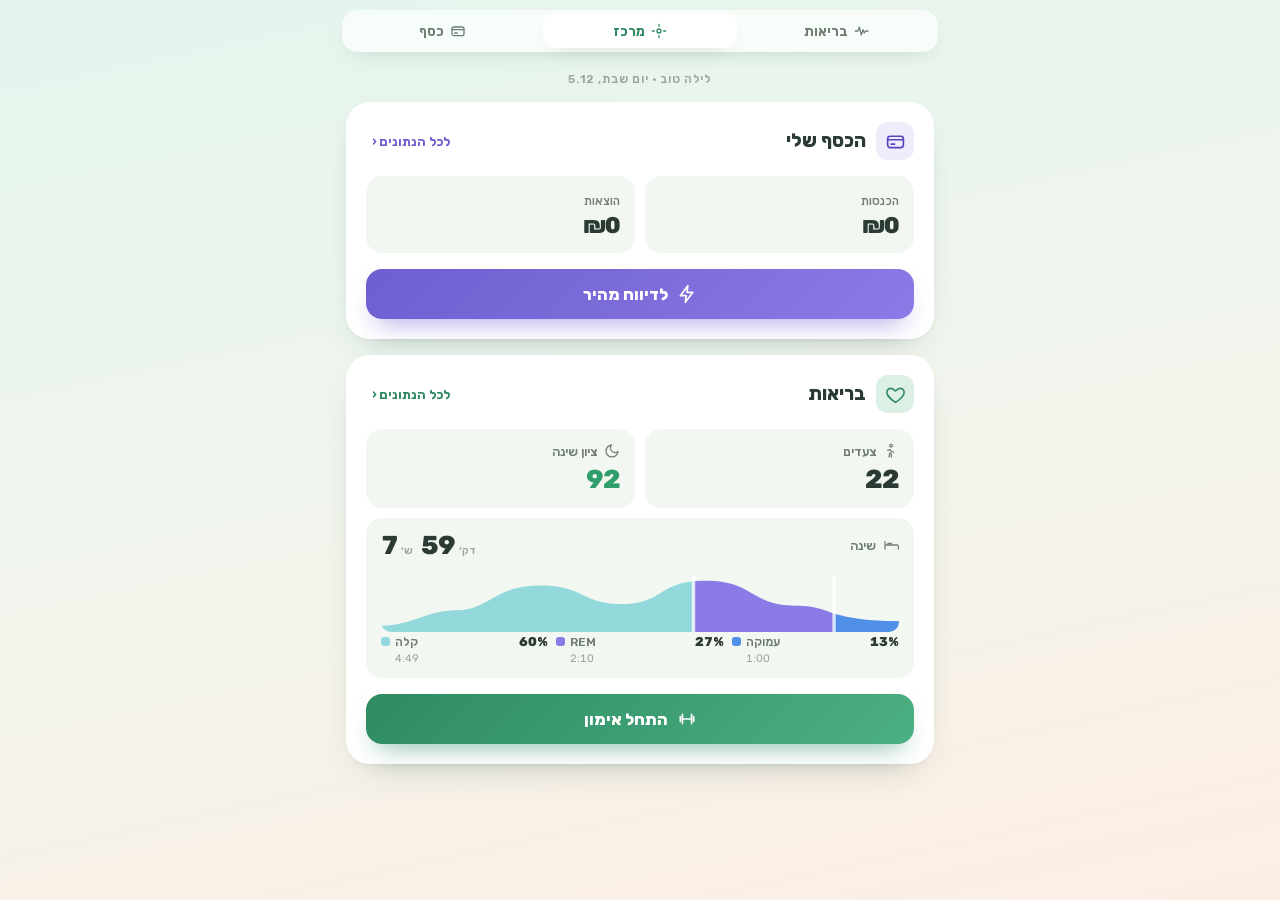
==== commit 593e1b5e: "Fit set blocks to the card, and add running analysis Set blocks - Sets now share the card's remainin" ====
--- a/index.html
+++ b/index.html
@@ -152,6 +152,9 @@
 
         <!-- פעילות מומלצת לשבוע לפי המוכנות -->
         <div id="activity-rec"></div>
+
+        <!-- ניתוח ריצות — סיווג לפי אזור מאמץ, השוואה וגרף שיפור -->
+        <div id="runs-card"></div>
 
         <article class="card">
           <div class="card-head"><h2 class="ct" data-info="steps">צעדים<span class="info-i">ⓘ</span></h2><span class="unit" id="u-steps"></span></div>
@@ -225,6 +228,10 @@
             <label class="field">יעד משקל (ק״ג)<input type="number" name="weightGoal" min="30" max="250" step="0.1" inputmode="decimal" placeholder="72"></label>
           </div>
           <div class="field-row">
+            <label class="field">יעד ריצה שבועי (ק״מ)<input type="number" name="runGoalKm" min="1" max="200" step="0.5" inputmode="decimal" placeholder="לא חובה"></label>
+            <label class="field">קצב יעד (דק׳:שנ׳ לק״מ)<input type="text" name="runGoalPace" inputmode="numeric" placeholder="למשל 5:30"></label>
+          </div>
+          <div class="field-row">
             <label class="field">דופק מקסימלי אמיתי<input type="number" name="maxHrOverride" min="120" max="220" inputmode="numeric" placeholder="לא חובה — ברירת מחדל 220 פחות גיל"></label>
           </div>
           <div class="modal-actions">
@@ -332,6 +339,7 @@
         </div>
         <span class="tm-count" id="tm-count"></span>
       </header>
+      <div class="tm-dots" id="tm-dots"></div>
       <div class="tm-body" id="tm-body"></div>
       <footer class="tm-foot">
         <input id="tm-note" placeholder="הערה לאימון (אופציונלי)" aria-label="הערה לאימון">
@@ -342,6 +350,19 @@
       </footer>
     </div>
 
+    <!-- ===== בחירת תרגיל ידנית מתוך התוכנית ===== -->
+    <div id="switch-modal" class="modal hidden">
+      <div class="modal-backdrop" data-close></div>
+      <div class="modal-sheet" role="dialog" aria-label="החלפת תרגיל">
+        <div class="modal-head">
+          <h2>מעבר לתרגיל</h2>
+          <button class="icon-btn" data-close aria-label="סגור">✕</button>
+        </div>
+        <p class="modal-note">בחר תרגיל מהתוכנית. אחריו הניווט חוזר לסדר המקורי ומדלג על מה שכבר עשית.</p>
+        <div id="sw-list"></div>
+      </div>
+    </div>
+
     <!-- ===== סיכום בסוף האימון ===== -->
     <div id="train-summary" class="modal hidden">
       <div class="modal-backdrop" data-close></div>
--- a/style.css
+++ b/style.css
@@ -374,6 +374,11 @@
 .rows li:last-child { border-bottom: none; }
 .rows .r-ic { width: 26px; text-align: center; font-size: 1.05rem; flex: none; }
 .rows .r-name { font-size: .85rem; color: var(--ink-2); }
+.rows .r-tag {
+  font-size: .6rem; font-weight: 700; color: var(--primary-500);
+  background: var(--primary-soft); border-radius: 999px; padding: 1px 7px; margin-inline-start: 6px;
+  vertical-align: middle;
+}
 .rows .r-sub { font-size: .68rem; color: var(--muted); }
 .rows .r-val { margin-inline-start: auto; font-weight: 700; font-size: .9rem; text-align: end; font-variant-numeric: tabular-nums; }
 .rows .r-val small { font-weight: 500; color: var(--muted); font-size: .66rem; }
@@ -693,45 +698,148 @@
 .tm-bar i { display: block; height: 100%; border-radius: 999px; background: var(--primary); transition: width .3s cubic-bezier(.22, 1, .36, 1); }
 .tm-count { flex: none; font-size: .76rem; font-weight: 700; color: var(--ink-2); font-variant-numeric: tabular-nums; }
 
-.tm-body { flex: 1; min-height: 0; overflow-y: auto; -webkit-overflow-scrolling: touch; padding: 14px 16px 4px; }
-.tm-ex { background: var(--surface); border-radius: var(--r-lg); box-shadow: var(--shadow-sm); padding: 15px; margin-bottom: 12px; }
-.tm-ex.all-done { opacity: .62; }
-.tm-ex h3 { display: flex; align-items: center; gap: 7px; font-size: 1.02rem; font-weight: 800; }
-.tm-exok { color: var(--ok); }
-.tm-prev { font-size: .74rem; color: var(--muted); margin: 4px 0 2px; line-height: 1.5; }
-.tm-sug { display: flex; align-items: center; gap: 5px; font-size: .76rem; font-weight: 700; color: var(--primary-500); margin-bottom: 2px; }
-
+/* נקודות התקדמות — תרגיל שהושלם / דולג / נוכחי / לפניך */
+.tm-dots {
+  flex: none; display: flex; justify-content: center; flex-wrap: wrap; gap: 6px;
+  padding: 10px 16px 2px;
+}
+.tm-dot {
+  width: 9px; height: 9px; padding: 0; border: none; border-radius: 999px;
+  background: var(--border);
+}
+.tm-dot.ok { background: var(--primary); }
+.tm-dot.skip { background: var(--muted); opacity: .5; }
+.tm-dot.cur { width: 22px; background: var(--primary-400); }
+
+/* פייג'ר הכרטיסים — החלקה טבעית באותה מוסכמת scroll-snap כמו הפייג'ר הראשי */
+.tm-body {
+  flex: 1; min-height: 0;
+  display: flex; align-items: stretch; gap: 12px;
+  overflow-x: auto; overflow-y: hidden;
+  scroll-snap-type: x mandatory; overscroll-behavior-x: contain;
+  -webkit-overflow-scrolling: touch;
+  padding: 12px 0 14px; scrollbar-width: none;
+}
+.tm-body::-webkit-scrollbar { display: none; }
+.tm-none { color: var(--muted); font-size: .85rem; text-align: center; padding: 24px 0; margin: auto; }
+
+/* כרטיס תרגיל — ממלא את הגובה, עם הצצה לכרטיס הסמוך משני הצדדים */
+.tm-card {
+  flex: 0 0 86%; scroll-snap-align: center; scroll-snap-stop: always;
+  display: flex; flex-direction: column; min-width: 0;
+  background: var(--surface); border-radius: 28px; box-shadow: var(--shadow);
+  padding: 20px 18px 12px;
+}
+.tm-card:first-child { margin-inline-start: 7%; }
+.tm-card:last-child { margin-inline-end: 7%; }
+.tm-card.skipped { opacity: .6; }
+.tm-card.complete { box-shadow: var(--shadow), inset 0 0 0 2px var(--primary-soft); }
+
+.tm-chead { flex: none; }
+.tm-pos {
+  display: flex; align-items: center; justify-content: space-between; gap: 8px;
+  font-size: .72rem; font-weight: 700; letter-spacing: .04em; color: var(--muted);
+}
+.tm-pos b { font-size: .8rem; font-weight: 800; color: var(--primary-500); font-variant-numeric: tabular-nums; }
+.tm-name { font-size: 1.74rem; font-weight: 800; letter-spacing: -.03em; line-height: 1.15; margin-top: 5px; }
+.tm-subnote { display: flex; align-items: center; gap: 5px; font-size: .74rem; color: var(--watch); font-weight: 600; margin-top: 6px; }
+.tm-mgs { display: flex; flex-wrap: wrap; gap: 5px; margin-top: 8px; }
+.tm-mg { font-size: .72rem; font-weight: 700; color: var(--primary-500); background: var(--primary-soft); border-radius: 999px; padding: 5px 11px; }
+.tm-mg.sec { color: var(--ink-2); background: var(--surface-2); font-weight: 600; }
+.tm-prev { font-size: .75rem; color: var(--muted); margin-top: 7px; line-height: 1.45; }
+.tm-sug { display: flex; align-items: center; gap: 5px; font-size: .78rem; font-weight: 700; color: var(--primary-500); margin-top: 7px; }
+.tm-skipped { font-size: .78rem; color: var(--muted); margin-top: 8px; }
+
+/* אזור הסטים — גדל וגולל בפנים כשיש הרבה סטים */
+/* הסטים מתחלקים בגובה שנשאר: 2 סטים מתנפחים לגודל של 3, ואין גלילה עד 4.
+ * בכוונה בלי justify-content:center — במכל גלילה הוא חותך את הקצה העליון
+ * ומגיע מצב שהסט הראשון לא נגיש. */
+.tm-sets {
+  flex: 1; min-height: 0; overflow-y: auto; -webkit-overflow-scrolling: touch;
+  display: flex; flex-direction: column; gap: 10px;
+  margin-top: 14px; padding: 2px 0; scrollbar-width: none;
+}
+.tm-sets::-webkit-scrollbar { display: none; }
+
+/* כל סט הוא בלוק בן שתי שורות — כותרת עם כפתור בוצע, ומתחתיה הפקדים */
 .tm-set {
-  display: flex; align-items: center; gap: 5px; padding: 8px 0;
-  border-bottom: 1px solid var(--line);
-}
-.tm-set:last-child { border-bottom: none; }
-.tm-set.done { opacity: .5; }
-.tm-n { flex: none; width: 17px; font-size: .78rem; font-weight: 700; color: var(--muted); font-variant-numeric: tabular-nums; }
-.tm-grp { display: flex; align-items: center; gap: 1px; }
+  flex: 1 1 0; min-height: 92px;
+  display: flex; flex-direction: column; justify-content: center; gap: 10px;
+  background: var(--surface-2); border-radius: 20px; padding: 12px 13px;
+  transition: background .18s;
+}
+.tm-set.done { background: var(--primary-soft); }
+.tm-shead { display: flex; align-items: center; justify-content: space-between; gap: 10px; }
+.tm-n { font-size: .74rem; font-weight: 700; color: var(--ink-2); letter-spacing: .02em; }
+.tm-ok {
+  flex: none; width: 46px; height: 40px; border: none; border-radius: 13px;
+  background: var(--surface); color: var(--muted); display: grid; place-items: center;
+  box-shadow: var(--shadow-sm); transition: transform .12s, background .18s, color .18s;
+}
+.tm-set.done .tm-ok { background: var(--primary); color: #fff; box-shadow: 0 10px 20px -10px rgba(47, 138, 98, .7); }
+.tm-ok:active { transform: scale(.92); }
+
+.tm-fields { display: flex; align-items: center; justify-content: space-between; gap: 8px; }
+.tm-field { display: flex; align-items: center; gap: 3px; }
 .tm-pm {
-  flex: none; width: 30px; height: 34px; border: none; border-radius: 9px;
-  background: var(--surface-2); color: var(--ink-2); font-family: inherit; font-size: 1.05rem; font-weight: 700;
-}
-.tm-pm:active { background: var(--primary-soft); color: var(--primary-500); }
-.tm-v {
-  min-width: 38px; padding: 0 3px; border: none; background: none; text-align: center;
-  font-family: inherit; font-size: .98rem; font-weight: 800; color: var(--ink); font-variant-numeric: tabular-nums;
-}
+  flex: none; width: 34px; height: 40px; border: none; border-radius: 12px;
+  background: var(--surface); color: var(--ink-2); font-family: inherit; font-size: 1.2rem; font-weight: 700;
+  box-shadow: var(--shadow-sm);
+}
+.tm-pm:active { background: var(--primary); color: #fff; }
+.tm-fv { display: flex; flex-direction: column; align-items: center; min-width: 54px; }
+.tm-fv b, .tm-v {
+  font-family: inherit; font-size: 1.34rem; font-weight: 800; color: var(--ink); line-height: 1.1;
+  font-variant-numeric: tabular-nums; letter-spacing: -.02em; background: none; border: none; padding: 0;
+}
+.tm-fv small { font-size: .61rem; color: var(--muted); font-weight: 600; margin-top: 2px; white-space: nowrap; }
 button.tm-v:active { color: var(--primary-500); }
 .tm-kgin {
-  width: 52px; padding: 6px 2px; text-align: center; font: inherit; font-size: .95rem; font-weight: 800;
-  border: 1px solid var(--primary); border-radius: 9px; background: var(--surface);
+  width: 58px; padding: 2px; text-align: center; font: inherit; font-size: 1.28rem; font-weight: 800;
+  border: none; border-bottom: 2px solid var(--primary); background: none;
   -webkit-appearance: none; appearance: none; font-variant-numeric: tabular-nums;
 }
 .tm-kgin:focus { outline: none; }
-.tm-u { flex: none; font-size: .66rem; color: var(--muted); font-weight: 600; }
-.tm-ok {
-  flex: none; margin-inline-start: auto; width: 44px; height: 38px; border: none; border-radius: 11px;
-  background: var(--surface-2); color: var(--muted); display: grid; place-items: center;
-}
-.tm-set.done .tm-ok { background: var(--primary); color: #fff; }
-.tm-ok:active { transform: scale(.94); }
+
+/* מעט סטים = בלוקים גבוהים, ולכן גם הפקדים גדלים — אחרת הבלוק נראה ריק.
+ * נגזר ממספר הסטים ולא מגובה בפועל, כדי לא להישען על container queries. */
+.tm-sets[data-n="1"] .tm-set, .tm-sets[data-n="2"] .tm-set { gap: 16px; padding: 16px 12px; }
+.tm-sets[data-n="1"] .tm-pm, .tm-sets[data-n="2"] .tm-pm { width: 38px; height: 50px; font-size: 1.35rem; border-radius: 14px; }
+.tm-sets[data-n="1"] .tm-ok, .tm-sets[data-n="2"] .tm-ok { width: 58px; height: 50px; border-radius: 16px; }
+.tm-sets[data-n="1"] .tm-fv, .tm-sets[data-n="2"] .tm-fv { min-width: 52px; }
+.tm-sets[data-n="1"] .tm-fv b, .tm-sets[data-n="1"] .tm-v,
+.tm-sets[data-n="2"] .tm-fv b, .tm-sets[data-n="2"] .tm-v { font-size: 1.62rem; }
+.tm-sets[data-n="1"] .tm-fv small, .tm-sets[data-n="2"] .tm-fv small { font-size: .68rem; }
+.tm-sets[data-n="1"] .tm-n, .tm-sets[data-n="2"] .tm-n { font-size: .84rem; }
+.tm-sets[data-n="3"] .tm-set { gap: 12px; padding: 14px 13px; }
+.tm-sets[data-n="3"] .tm-pm { height: 44px; }
+.tm-sets[data-n="3"] .tm-ok { height: 44px; }
+
+/* שורת הכלים — דלג · החלף · תרגיל אחר */
+.tm-tools { flex: none; display: flex; gap: 6px; margin-top: 12px; padding-top: 10px; border-top: 1px solid var(--line); }
+.tm-tools button {
+  flex: 1; background: none; border: none; font-family: inherit;
+  font-size: .75rem; font-weight: 700; color: var(--ink-2); padding: 8px 2px; border-radius: 10px;
+}
+.tm-tools button:active { background: var(--surface-2); color: var(--primary-500); }
+
+@media (max-width: 360px) {
+  .tm-card { flex-basis: 88%; padding: 16px 14px 10px; }
+  .tm-card:first-child { margin-inline-start: 6%; }
+  .tm-card:last-child { margin-inline-end: 6%; }
+  .tm-name { font-size: 1.5rem; }
+  .tm-set { min-height: 82px; padding: 10px 11px; }
+  .tm-sets[data-n] .tm-set { gap: 11px; padding: 11px 8px; }
+  .tm-sets[data-n] .tm-pm { width: 29px; height: 42px; font-size: 1.15rem; }
+  .tm-sets[data-n] .tm-ok { width: 44px; height: 42px; }
+  .tm-sets[data-n] .tm-fv { min-width: 40px; }
+  .tm-sets[data-n] .tm-fv b, .tm-sets[data-n] .tm-v { font-size: 1.22rem; }
+  .tm-sets[data-n] .tm-fields { gap: 4px; }
+  .tm-sets[data-n] .tm-field { gap: 2px; }
+  .tm-pm { width: 30px; height: 38px; }
+  .tm-fv { min-width: 46px; }
+  .tm-fv b, .tm-v { font-size: 1.2rem; }
+}
 
 .tm-foot {
   flex: none; padding: 10px 16px calc(env(safe-area-inset-bottom) + 12px);
@@ -747,6 +855,7 @@
 
 /* ===== סיכום האימון ===== */
 .ts-tiles { display: grid; grid-template-columns: 1fr 1fr; gap: 10px; margin-bottom: 13px; }
+.ts-tiles.one { grid-template-columns: 1fr; }
 .ts-tile { background: var(--surface-2); border-radius: var(--r-md); padding: 14px; text-align: center; }
 .ts-tile small { display: block; font-size: .74rem; color: var(--ink-2); font-weight: 600; }
 .ts-tile b { display: block; font-size: 1.5rem; font-weight: 800; margin: 3px 0 1px; font-variant-numeric: tabular-nums; letter-spacing: -.02em; }
@@ -764,3 +873,79 @@
   .tm-ok { width: 40px; }
   .tm-u { display: none; }
 }
+
+/* ===== בחירת תרגיל ידנית ===== */
+.sw-row {
+  display: flex; align-items: center; justify-content: space-between; gap: 10px; width: 100%;
+  background: var(--surface-2); border: none; border-radius: 11px; padding: 12px 14px; margin-bottom: 7px;
+  font-family: inherit; text-align: start; color: var(--ink);
+}
+.sw-row.cur { background: var(--primary-soft); box-shadow: inset 0 0 0 1.5px var(--primary-400); }
+.sw-nm { font-size: .9rem; font-weight: 700; }
+.sw-st { font-size: .74rem; color: var(--muted); font-weight: 600; flex: none; }
+
+/* ===== קבוצות שריר בעורך התוכנית ===== */
+.pg-mg { margin-bottom: 11px; }
+.pg-mglab { display: flex; flex-direction: column; gap: 5px; font-size: .72rem; font-weight: 600; color: var(--ink-2); }
+.pg-mglab select {
+  font: inherit; font-size: .88rem; font-weight: 600; color: var(--ink);
+  padding: 8px 11px; border: 1px solid var(--border); border-radius: 10px; background: var(--surface);
+  -webkit-appearance: none; appearance: none;
+}
+.pg-mgsec { margin-top: 8px; }
+.pg-mgsec small { display: block; font-size: .68rem; color: var(--muted); font-weight: 600; margin-bottom: 5px; }
+.pg-mgchips { display: flex; flex-wrap: wrap; gap: 5px; }
+.pg-mgchip {
+  border: 1px solid var(--border); border-radius: 999px; padding: 5px 11px; background: var(--surface);
+  font-family: inherit; font-size: .74rem; font-weight: 600; color: var(--ink-2);
+}
+.pg-mgchip.on { background: var(--primary-soft); border-color: var(--primary-400); color: var(--primary-500); font-weight: 700; }
+
+/* ===== כיסוי קבוצות השרירים ===== */
+.cov-grid { display: grid; grid-template-columns: repeat(3, 1fr); gap: 7px; }
+.cov {
+  background: var(--surface-2); border-radius: var(--r-sm); padding: 10px 8px; text-align: center;
+  border: 1.5px solid transparent;
+}
+.cov b { display: block; font-size: .82rem; font-weight: 800; }
+.cov small { display: block; font-size: .66rem; color: var(--muted); margin-top: 2px; }
+.cov.full { background: var(--primary-soft); border-color: transparent; }
+.cov.full b { color: var(--primary-500); }
+.cov.part { background: var(--surface-2); border-color: var(--border); }
+.cov.none { background: none; border: 1.5px dashed var(--border); }
+.cov.none b { color: var(--muted); }
+
+/* מודאל בחירת התרגיל נפתח מתוך מצב האימון — חייב להיות מעליו (train-mode: 90) */
+#switch-modal { z-index: 100; }
+
+/* =========================================================================
+ * ניתוח ריצות
+ * ========================================================================= */
+.run-last { background: var(--surface-2); border-radius: var(--r-md); padding: 13px 14px; }
+.rl-top { display: flex; align-items: center; justify-content: space-between; gap: 10px; margin-bottom: 6px; }
+.rl-date { font-size: .74rem; color: var(--muted); font-weight: 600; }
+.rl-bits { font-size: .84rem; font-weight: 600; color: var(--ink); line-height: 1.6; }
+.run-badge {
+  font-size: .72rem; font-weight: 800; color: #fff; background: var(--rc, var(--primary));
+  border-radius: 999px; padding: 4px 11px; flex: none;
+}
+.run-cmp { font-size: .8rem; color: var(--ink-2); line-height: 1.6; margin-top: 9px; }
+
+.run-chips { display: flex; flex-wrap: wrap; gap: 6px; margin-top: 12px; }
+.run-chip {
+  display: inline-flex; align-items: center; gap: 6px; font-size: .74rem; font-weight: 600; color: var(--ink-2);
+  background: var(--surface-2); border-radius: 999px; padding: 5px 11px;
+  box-shadow: inset 2px 0 0 var(--rc);
+}
+.run-chip b { font-weight: 800; color: var(--ink); font-variant-numeric: tabular-nums; }
+
+.run-goal { margin-top: 13px; }
+.rg-top { display: flex; align-items: baseline; justify-content: space-between; gap: 8px; font-size: .78rem; color: var(--ink-2); margin-bottom: 6px; }
+.rg-top b { font-weight: 800; color: var(--ink); font-variant-numeric: tabular-nums; }
+.rg-bar { height: 8px; border-radius: 999px; background: var(--surface-2); overflow: hidden; }
+.rg-bar i { display: block; height: 100%; border-radius: 999px; background: linear-gradient(90deg, var(--primary-400), var(--primary)); transition: width .6s cubic-bezier(.22, 1, .36, 1); }
+
+.run-hint { font-size: .72rem; color: var(--muted); margin: -4px 0 8px; }
+.run-row { gap: 8px; }
+.run-dot { width: 9px; height: 9px; border-radius: 3px; flex: none; }
+.run-row .tr-v { font-size: .76rem; font-variant-numeric: tabular-nums; }
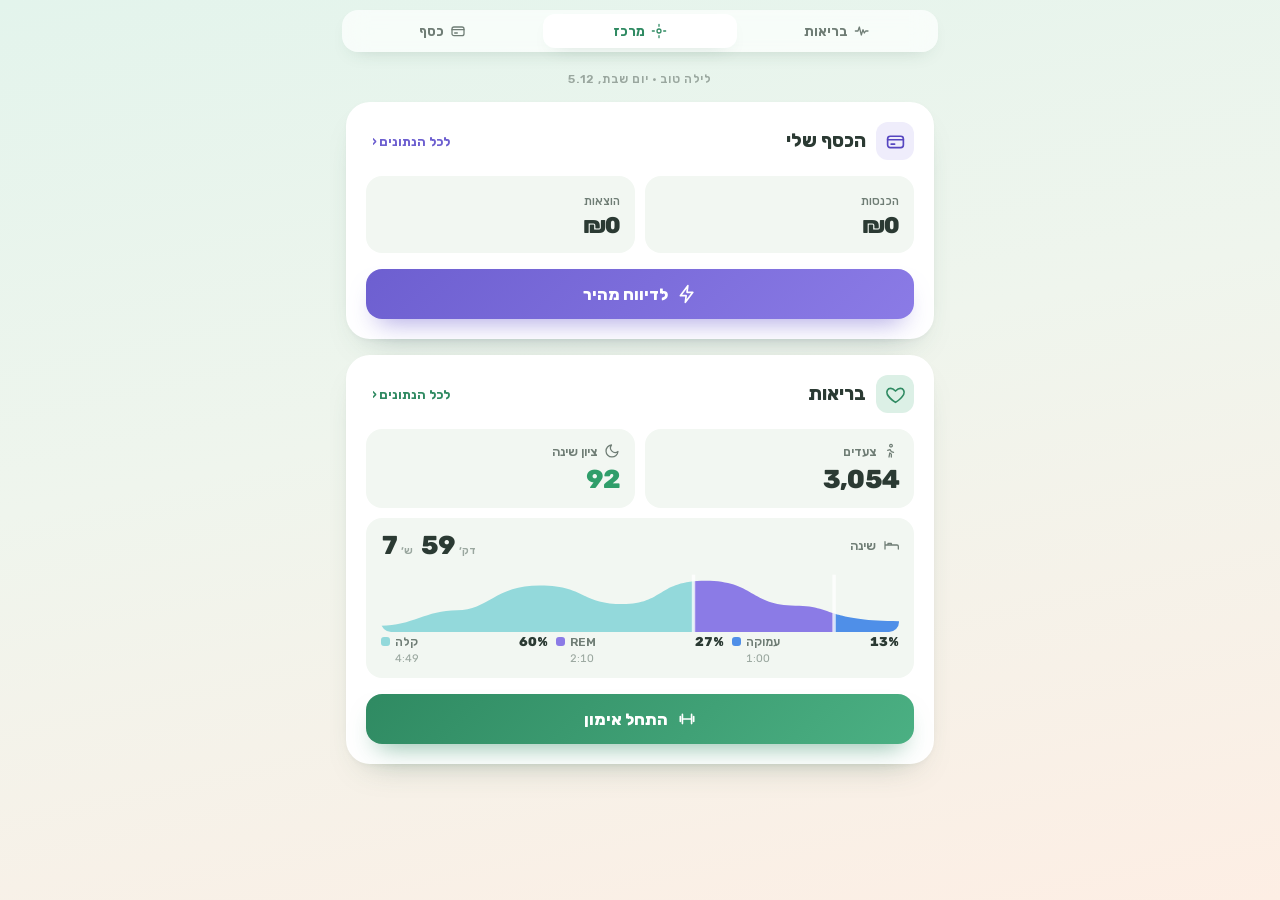
==== commit 8c9fd482: "Import past runs from the iPhone Health export The Garmin sync only reaches back as far as its fetch" ====
--- a/index.html
+++ b/index.html
@@ -17,6 +17,7 @@
   <link rel="stylesheet" href="shell.css">
   <script src="vendor/chart.umd.min.js"></script>
   <script src="common.js" defer></script>
+  <script src="apple-health.js" defer></script>
   <script src="app.js" defer></script>
   <script src="hub.js" defer></script>
 </head>
@@ -244,6 +245,12 @@
           <button type="button" class="btn-ghost" id="import-btn">⬆️ ייבוא</button>
           <input type="file" id="import-file" accept="application/json,.json" hidden>
         </div>
+        <div class="apple-row">
+          <button type="button" class="btn-ghost" id="apple-btn">🏃 ייבוא ריצות עבר מהאייפון</button>
+          <input type="file" id="apple-file" accept=".xml,text/xml,application/xml" hidden>
+          <p class="apple-status" id="apple-status">בריאות ← הפרופיל ← "ייצוא כל הנתונים", ואז בחר כאן את
+            <code>export.xml</code>. נקראות רק ריצות משנתיים האחרונות, והכול נשאר במכשיר.</p>
+        </div>
       </div>
     </div>
 
--- a/style.css
+++ b/style.css
@@ -445,6 +445,17 @@
 .backup-row { display: flex; gap: 8px; margin-top: 14px; padding-top: 14px; border-top: 1px solid var(--line); }
 .backup-row .btn-ghost { flex: 1; font-size: .82rem; padding: 10px; }
 
+/* ייבוא ריצות מהאייפון — פעולה נדירה, ולכן הסבר מלא ולא רק כפתור */
+.apple-row { margin-top: 10px; }
+.apple-row .btn-ghost { width: 100%; font-size: .82rem; padding: 10px; }
+.apple-status { margin-top: 8px; font-size: .72rem; line-height: 1.6; color: var(--muted); }
+.apple-status b { color: var(--ink); }
+.apple-status code {
+  font-family: ui-monospace, SFMono-Regular, Menlo, monospace; font-size: .68rem;
+  background: var(--surface-2); border-radius: 5px; padding: 1px 5px; direction: ltr; display: inline-block;
+}
+.apple-status .btn-ghost { width: 100%; margin-top: 8px; font-size: .78rem; padding: 9px; }
+
 .weight-top { display: flex; align-items: flex-start; gap: 12px; }
 .weight-val { font-size: 2.2rem; font-weight: 700; letter-spacing: -.02em; line-height: 1; font-variant-numeric: tabular-nums; }
 .weight-val small { font-size: .75rem; font-weight: 500; color: var(--muted); margin-inline-start: 3px; }
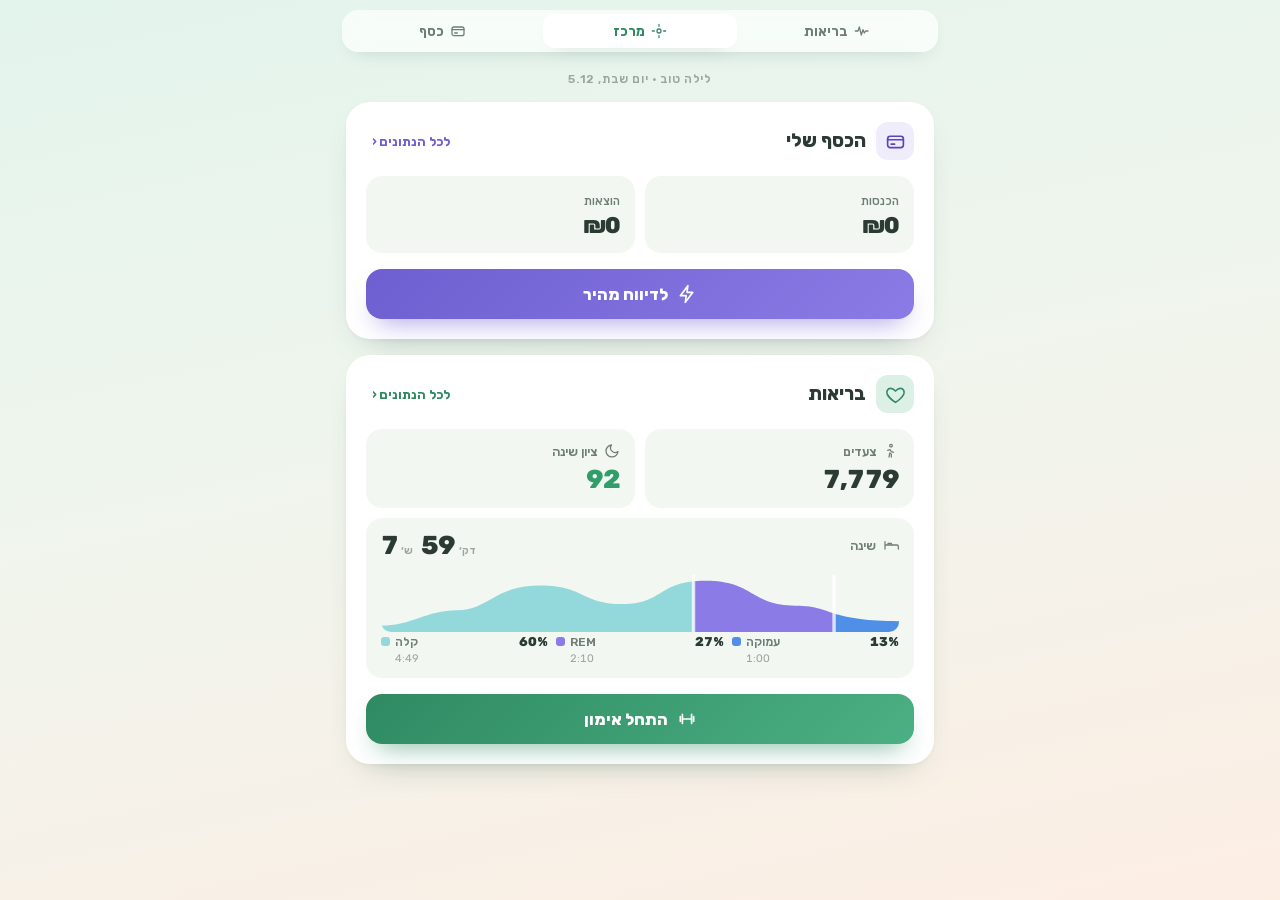
==== commit c573d45a: "Add a run detail sheet The runs list showed a date, a type and two numbers per run, and tapping a ro" ====
--- a/index.html
+++ b/index.html
@@ -235,6 +235,22 @@
           <div class="field-row">
             <label class="field">דופק מקסימלי אמיתי<input type="number" name="maxHrOverride" min="120" max="220" inputmode="numeric" placeholder="לא חובה — ברירת מחדל 220 פחות גיל"></label>
           </div>
+          <div class="rules-sec">
+            <h3>סיווג ריצות</h3>
+            <p class="rr-note">מה נחשב טמפו משתנה מרץ לרץ. העוצמה נמדדת באחוזים
+              מ<b>רזרבת הדופק</b> — המרחק בין דופק המנוחה לדופק המקסימלי שלך.</p>
+            <div class="field-row">
+              <label class="field">טמפו מעוצמה של (%)<input type="number" name="runTempoPct" min="50" max="98" inputmode="numeric" placeholder="70"></label>
+              <label class="field">נפח ממרחק של (ק״מ)<input type="number" name="runVolumeKm" min="1" max="50" step="0.5" inputmode="decimal" placeholder="3"></label>
+            </div>
+            <div class="field-row">
+              <label class="field">אינטרוולים: פער דופק מקס׳ מהממוצע<input type="number" name="runIntervalSpread" min="5" max="90" inputmode="numeric" placeholder="ריק = תיוג ידני בלבד"></label>
+            </div>
+            <p class="rr-rule">קלה = כל מה שנשאר — מתחת לסף הטמפו וקצרה מסף הנפח.
+              תמיד אפשר לתייג ריצה ידנית כאינטרוולים בלחיצה עליה ברשימה.</p>
+            <p class="rr-preview" id="rr-preview"></p>
+          </div>
+
           <div class="modal-actions">
             <button type="button" class="btn-ghost" id="profile-clear">איפוס</button>
             <button type="submit" class="btn-primary">שמירה</button>
@@ -251,6 +267,13 @@
           <p class="apple-status" id="apple-status">בריאות ← הפרופיל ← "ייצוא כל הנתונים", ואז בחר כאן את
             <code>export.xml</code>. נקראות רק ריצות משנתיים האחרונות, והכול נשאר במכשיר.</p>
         </div>
+      </div>
+    </div>
+
+    <!-- ===== פירוט ריצה ===== -->
+    <div id="run-sheet" class="rs-back hidden">
+      <div class="rs" id="rs-panel" role="dialog" aria-label="פירוט ריצה">
+        <div class="rs-body" id="rs-body"></div>
       </div>
     </div>
 
--- a/style.css
+++ b/style.css
@@ -179,6 +179,7 @@
 .unit { font-size: .7rem; color: var(--muted); white-space: nowrap; }
 .chart-wrap { position: relative; height: 210px; }
 .chart-sm { height: 158px; }
+.chart-xs { height: 124px; }
 
 .legend { display: flex; flex-wrap: wrap; gap: 10px; font-size: .7rem; color: var(--ink-2); margin-bottom: 6px; }
 .legend span { display: inline-flex; align-items: center; gap: 5px; }
@@ -444,6 +445,84 @@
 .weight-goal b { color: var(--ink); font-weight: 700; }
 .backup-row { display: flex; gap: 8px; margin-top: 14px; padding-top: 14px; border-top: 1px solid var(--line); }
 .backup-row .btn-ghost { flex: 1; font-size: .82rem; padding: 10px; }
+
+/* =========================================================================
+ * גיליון פירוט ריצה — שני מצבים: הצצה (peek) ומסך מלא, בגרירה
+ * ========================================================================= */
+.rs-back {
+  position: fixed; inset: 0; z-index: 60;
+  display: flex; align-items: flex-end; justify-content: center;
+  background: rgba(24, 40, 33, .38);
+  -webkit-backdrop-filter: blur(6px); backdrop-filter: blur(6px);
+  opacity: 0; transition: opacity .3s;
+}
+.rs-back.shown { opacity: 1; }
+.rs {
+  position: relative; width: 100%; max-width: 620px;
+  height: 94dvh;
+  background: var(--surface); border-radius: var(--r-lg) var(--r-lg) 0 0;
+  box-shadow: 0 -18px 44px -20px rgba(30, 60, 46, .5);
+  transform: translateY(100%);
+  transition: transform .32s cubic-bezier(.22, 1, .36, 1);
+  display: flex; flex-direction: column; overflow: hidden;
+}
+.rs.peek { transform: translateY(38%); }
+.rs.full { transform: translateY(0); }
+.rs-body { flex: 1; min-height: 0; overflow-y: auto; -webkit-overflow-scrolling: touch; }
+/* בהצצה אין גלילה פנימית — הדרך פנימה היא גרירה למעלה, וכך המחווה חד-משמעית */
+.rs.peek .rs-body { overflow: hidden; }
+@media (prefers-reduced-motion: reduce) { .rs { transition: none; } }
+
+/* ראש הגיליון — אזור הגרירה, ולכן הוא לא גולל עם התוכן */
+.rs-head { padding: 10px 18px 4px; touch-action: none; }
+.rs-grab { width: 40px; height: 4px; border-radius: 999px; background: var(--border); margin: 0 auto 12px; }
+.rs-top { display: flex; align-items: center; gap: 10px; }
+.rs-date { font-size: .78rem; color: var(--muted); flex: 1; }
+.rs-x { width: 30px; height: 30px; border-radius: 50%; background: var(--surface-2); color: var(--ink-2); font-size: .8rem; flex: none; }
+.rs-hero { display: flex; align-items: baseline; justify-content: center; gap: 8px; margin: 14px 0 4px; }
+.rs-hero b { font-size: 3.4rem; font-weight: 800; letter-spacing: -.04em; line-height: 1; font-variant-numeric: tabular-nums; }
+.rs-hero small { font-size: 1rem; font-weight: 600; color: var(--muted); }
+.rs-kpis { display: grid; grid-template-columns: repeat(3, 1fr); gap: 8px; margin: 16px 0 6px; }
+.rs-kpis div { text-align: center; }
+.rs-kpis small { display: block; font-size: .68rem; color: var(--muted); margin-bottom: 3px; }
+.rs-kpis b { font-size: 1.14rem; font-weight: 800; font-variant-numeric: tabular-nums; }
+
+.rs-scroll { padding: 4px 18px calc(24px + env(safe-area-inset-bottom)); }
+.rs-chips { display: flex; flex-wrap: wrap; gap: 6px; margin-bottom: 4px; }
+.rs-chip {
+  display: inline-flex; align-items: baseline; gap: 5px; font-size: .74rem; color: var(--ink-2);
+  background: var(--surface-2); border-radius: 999px; padding: 5px 11px;
+}
+.rs-chip b { font-weight: 800; color: var(--ink); font-variant-numeric: tabular-nums; }
+
+.rs-sec { margin-top: 18px; }
+.rs-sec h3 { font-size: .8rem; font-weight: 700; color: var(--primary-500); margin-bottom: 8px; }
+.rs-row { display: flex; align-items: baseline; justify-content: space-between; gap: 10px; padding: 8px 0; border-top: 1px solid var(--line); }
+.rs-row:first-of-type { border-top: none; }
+.rs-row span { font-size: .82rem; color: var(--ink-2); }
+.rs-row b { font-size: .9rem; font-weight: 800; font-variant-numeric: tabular-nums; }
+.rs-row b.up { color: var(--ok); }
+.rs-row b.down { color: var(--alert); }
+.rs-line { font-size: .8rem; line-height: 1.65; color: var(--ink-2); margin-top: 8px; }
+.rs-line b { color: var(--ink); font-weight: 800; }
+.rs-empty { font-size: .78rem; line-height: 1.6; color: var(--muted); }
+.rs-tag { width: 100%; margin-top: 20px; }
+.rs-tag.on { background: var(--primary); color: #fff; }
+
+/* כוונון ספי סיווג הריצות, עם תצוגה מקדימה חיה */
+.rules-sec { margin-top: 16px; padding-top: 14px; border-top: 1px solid var(--line); }
+.rules-sec h3 { font-size: .86rem; font-weight: 700; margin-bottom: 5px; }
+.rr-note, .rr-rule { font-size: .72rem; line-height: 1.6; color: var(--muted); }
+.rr-note { margin-bottom: 10px; }
+.rr-note b { color: var(--ink-2); font-weight: 700; }
+.rr-rule { margin-top: 4px; }
+.rr-preview {
+  margin-top: 10px; padding: 10px 12px; border-radius: var(--r-sm);
+  background: var(--surface-2); font-size: .78rem; line-height: 1.6; color: var(--ink-2);
+}
+/* nowrap כדי שהמספר והתווית לא ייקרעו לשתי שורות */
+.rr-preview b { font-weight: 800; white-space: nowrap; }
+.rr-preview small { display: block; margin-top: 4px; font-size: .7rem; color: var(--muted); }
 
 /* ייבוא ריצות מהאייפון — פעולה נדירה, ולכן הסבר מלא ולא רק כפתור */
 .apple-row { margin-top: 10px; }
@@ -932,7 +1011,8 @@
 /* =========================================================================
  * ניתוח ריצות
  * ========================================================================= */
-.run-last { background: var(--surface-2); border-radius: var(--r-md); padding: 13px 14px; }
+.run-last { background: var(--surface-2); border-radius: var(--r-md); padding: 13px 14px; cursor: pointer; transition: transform .12s; }
+.run-last:active { transform: scale(.985); }
 .rl-top { display: flex; align-items: center; justify-content: space-between; gap: 10px; margin-bottom: 6px; }
 .rl-date { font-size: .74rem; color: var(--muted); font-weight: 600; }
 .rl-bits { font-size: .84rem; font-weight: 600; color: var(--ink); line-height: 1.6; }
@@ -960,3 +1040,18 @@
 .run-row { gap: 8px; }
 .run-dot { width: 9px; height: 9px; border-radius: 3px; flex: none; }
 .run-row .tr-v { font-size: .76rem; font-variant-numeric: tabular-nums; }
+/* קצרה או איטית מדי לניתוח — נשארת ברשימה כדי שלא תיעלם בלי הסבר */
+.run-skipped { opacity: .42; }
+
+/* מסנן סוג הריצה מעל גרף ההשתפרות */
+.run-kinds { display: flex; flex-wrap: wrap; gap: 5px; margin: 0 0 10px; }
+.rk-btn {
+  font-size: .72rem; font-weight: 600; color: var(--ink-2);
+  background: var(--surface-2); border-radius: 999px; padding: 5px 11px; transition: .15s;
+}
+.rk-btn.active { background: var(--ink); color: #fff; }
+.rk-btn.active[style*="--rc"] { background: var(--rc); }
+.rk-btn:active { transform: scale(.95); }
+
+/* הערת גרף עם סייג קטן בשורה נפרדת */
+.tr-note small { display: block; margin-top: 3px; font-size: .68rem; color: var(--muted); }
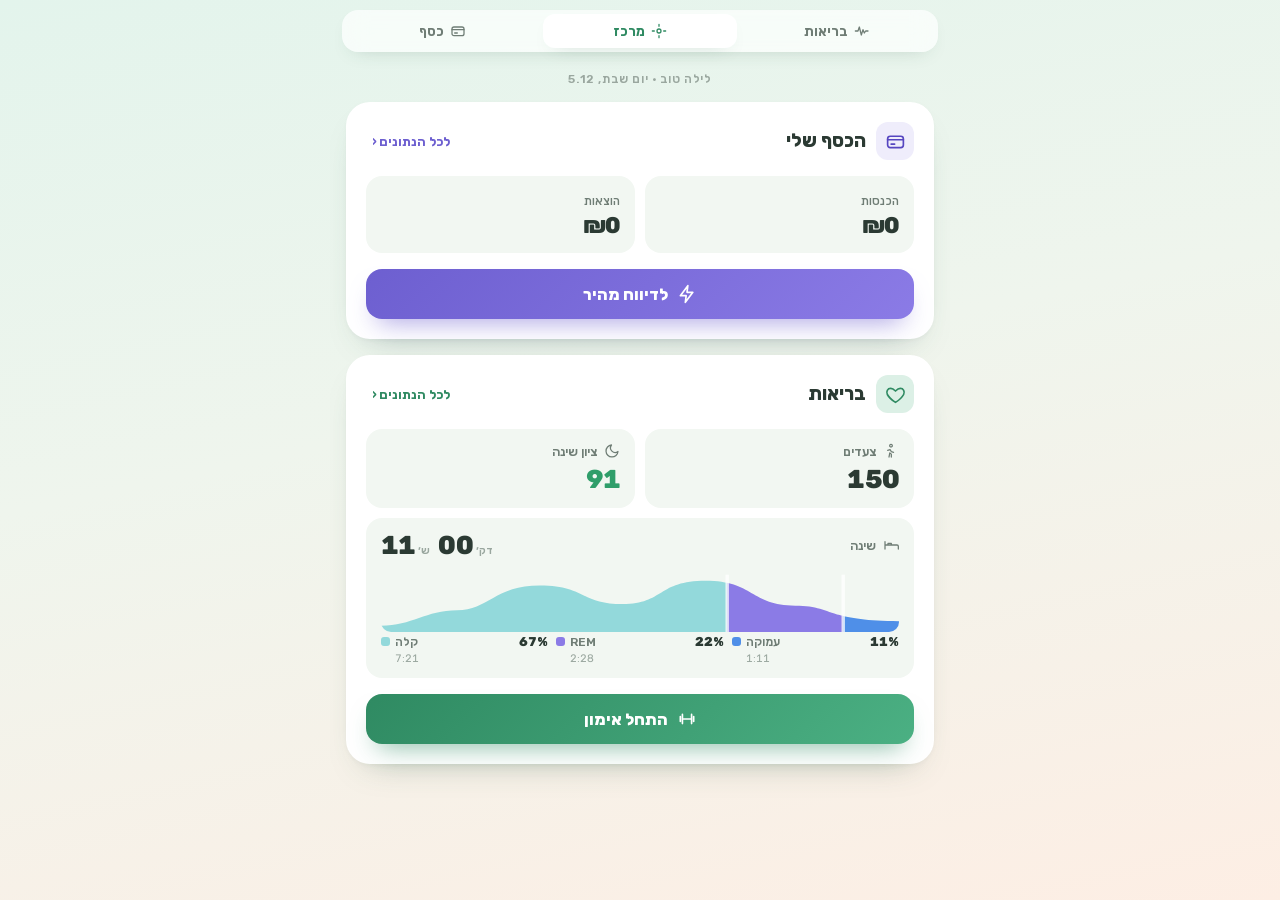
==== commit a481bf99: "Ship the A/B full-body programs as built-ins Programs were entirely user-authored and defaulted to a" ====
--- a/index.html
+++ b/index.html
@@ -356,6 +356,7 @@
           <button type="button" class="btn-primary" id="pg-save">שמירה</button>
         </div>
         <button class="pg-newprog" id="pg-newprog">+ תוכנית נוספת</button>
+        <button class="pg-newprog" id="pg-starter">↺ שחזור תוכניות A ו-B</button>
       </div>
     </div>
 
--- a/style.css
+++ b/style.css
@@ -423,6 +423,9 @@
 }
 .ws-chip small { font-size: .64rem; color: var(--muted); }
 .ws-chip b { font-size: 1.1rem; font-weight: 700; font-variant-numeric: tabular-nums; }
+/* פירוט האימונים מתחת למספר — קטן, כדי שהמספר יישאר הדבר שנקרא ראשון */
+.ws-sub { font-size: .62rem; color: var(--ink-2); line-height: 1.4; }
+.ws-wide { grid-column: 1 / -1; }
 .ws-delta { font-size: .66rem; font-weight: 600; }
 .ws-delta.up { color: var(--ok); }
 .ws-delta.down { color: var(--alert); }
@@ -836,6 +839,8 @@
 .tm-mgs { display: flex; flex-wrap: wrap; gap: 5px; margin-top: 8px; }
 .tm-mg { font-size: .72rem; font-weight: 700; color: var(--primary-500); background: var(--primary-soft); border-radius: 999px; padding: 5px 11px; }
 .tm-mg.sec { color: var(--ink-2); background: var(--surface-2); font-weight: 600; }
+/* טווח חזרות — מסומן אחרת מקבוצות שריר, זו הוראה ולא סיווג */
+.tm-mg.rng { color: var(--ink-2); background: none; border: 1px dashed var(--border); font-weight: 600; }
 .tm-prev { font-size: .75rem; color: var(--muted); margin-top: 7px; line-height: 1.45; }
 .tm-sug { display: flex; align-items: center; gap: 5px; font-size: .78rem; font-weight: 700; color: var(--primary-500); margin-top: 7px; }
 .tm-skipped { font-size: .78rem; color: var(--muted); margin-top: 8px; }
